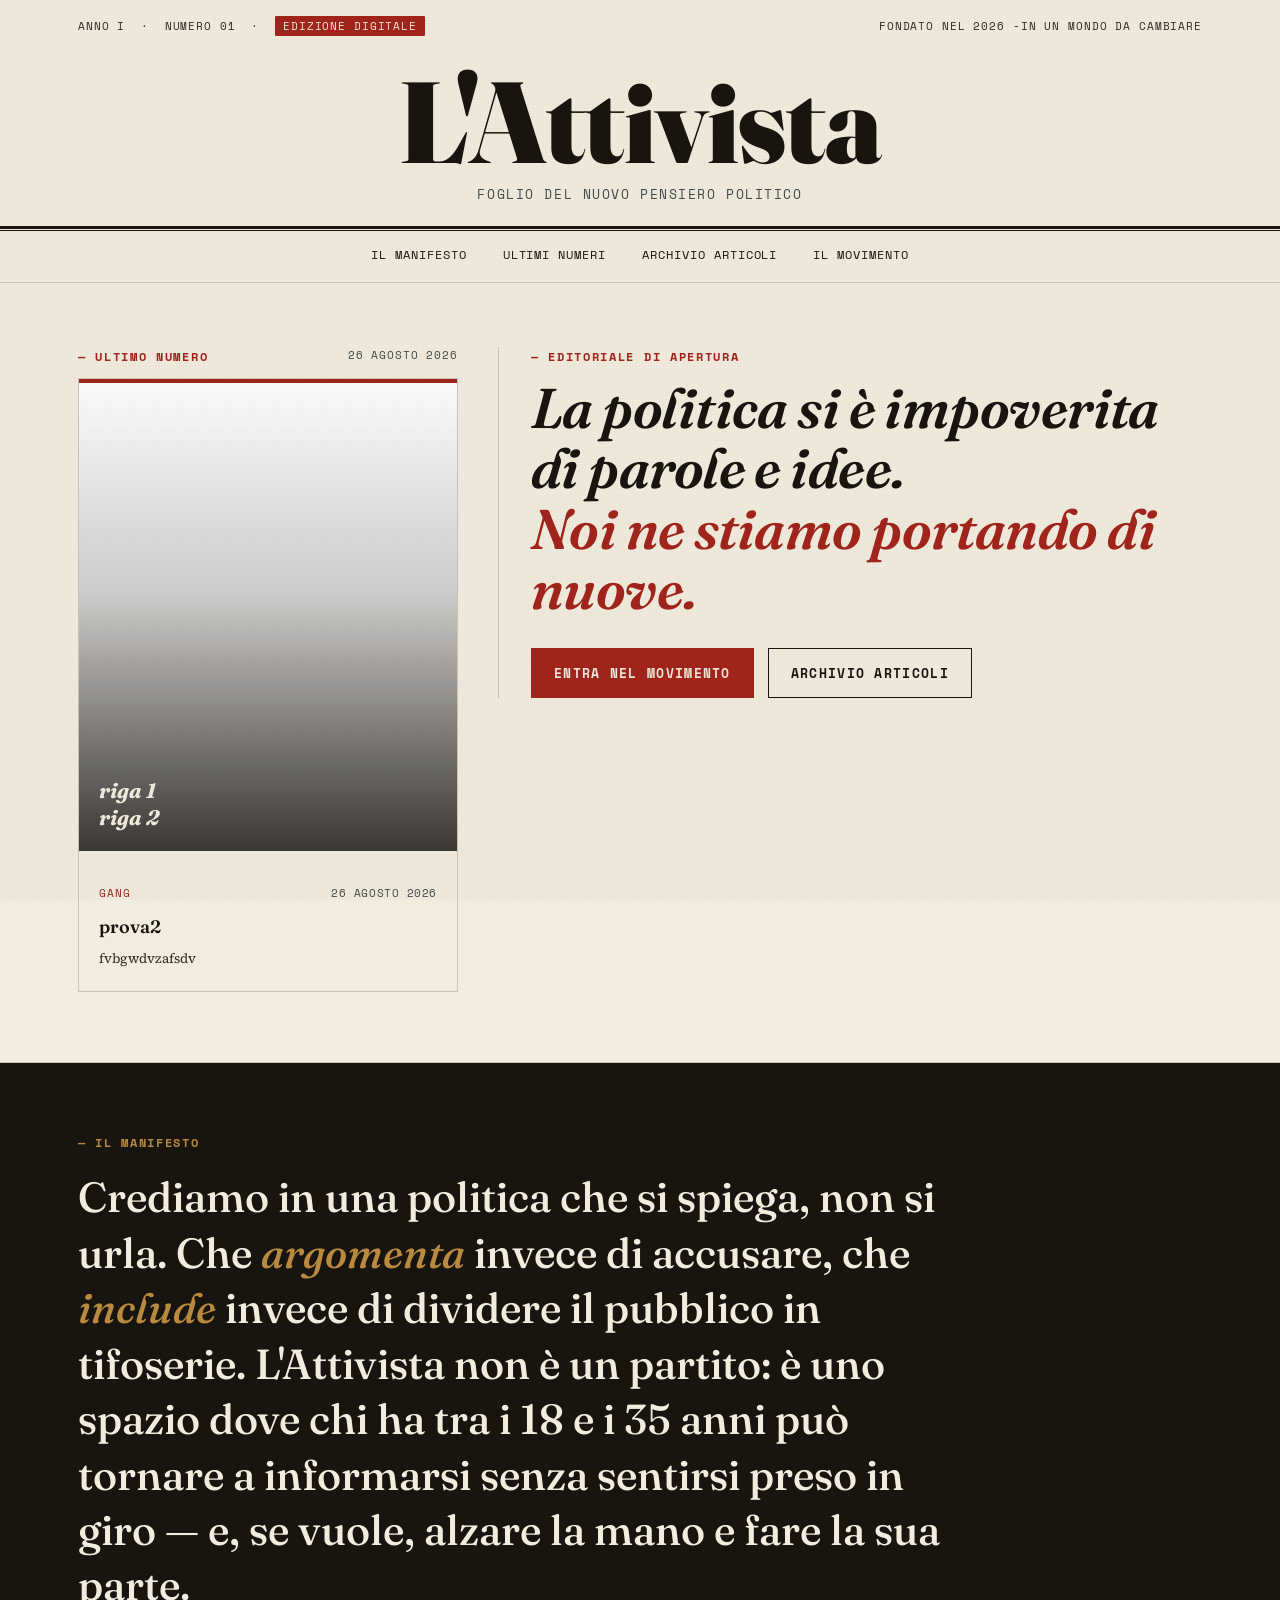
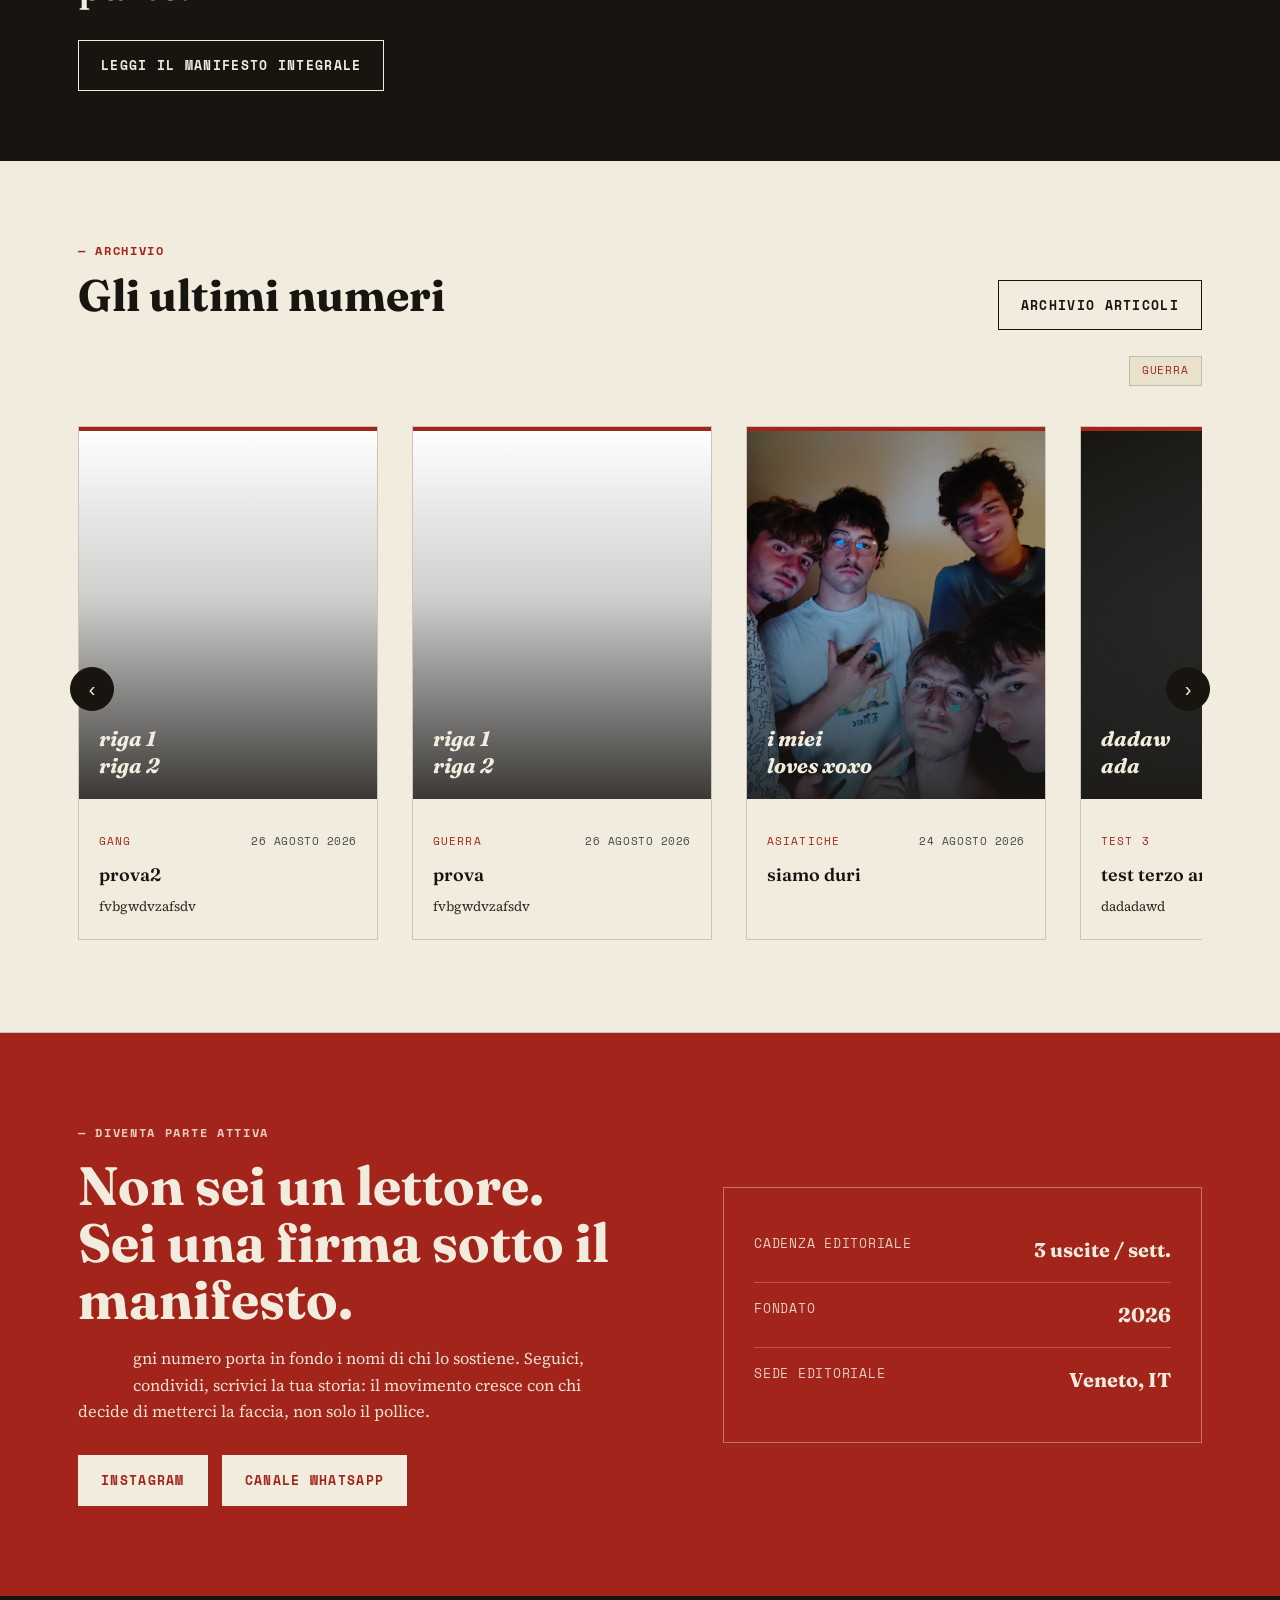
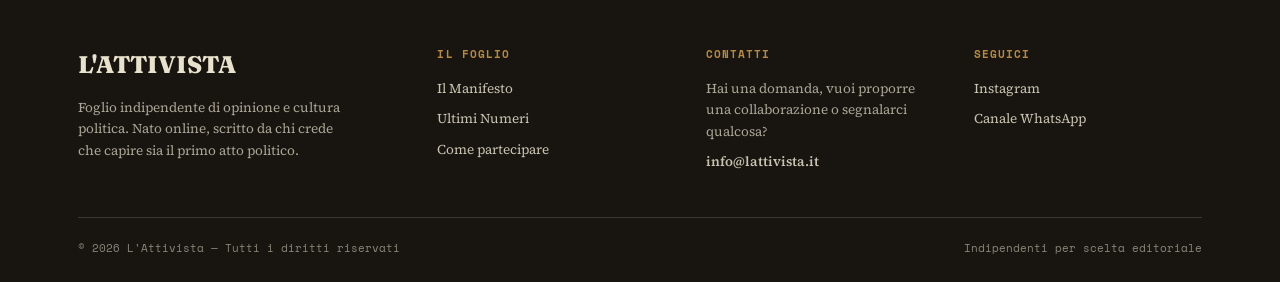
==== index.html @ 95bb6d93 "change form www. to -www" ====
<!DOCTYPE html>
<html lang="it">
<head>
<meta charset="UTF-8">
<meta name="google-site-verification" content="OajMZ2xkHw2igMfto7wDbVoqySg-8gxR4PpsZNn4zKE" />
<meta name="viewport" content="width=device-width, initial-scale=1.0">
<meta http-equiv="Cache-Control" content="no-cache, no-store, must-revalidate">
<meta http-equiv="Pragma" content="no-cache">
<meta http-equiv="Expires" content="0">
<title>L'Attivista - Foglio del nuovo pensiero</title>
<meta name="description" content="L'Attivista è il foglio indipendente di opinione e cultura politica per chi ha tra i 18 e i 35 anni. Manifesto, articoli e movimento: una politica che si spiega, non si urla.">
<link rel="canonical" href="https://lattivista.it/">

<meta property="og:type" content="website">
<meta property="og:site_name" content="L'Attivista">
<meta property="og:url" content="https://lattivista.it/">
<meta property="og:title" content="L'Attivista - Foglio del nuovo pensiero">
<meta property="og:description" content="Il foglio indipendente di opinione e cultura politica per chi ha tra i 18 e i 35 anni. Manifesto, articoli e movimento.">
<meta property="og:image" content="https://lattivista.it/assets/social-preview.png">
<meta property="og:locale" content="it_IT">

<meta name="twitter:card" content="summary_large_image">
<meta name="twitter:title" content="L'Attivista - Foglio del nuovo pensiero">
<meta name="twitter:description" content="Il foglio indipendente di opinione e cultura politica per chi ha tra i 18 e i 35 anni.">
<meta name="twitter:image" content="https://lattivista.it/assets/social-preview.png">

<link rel="stylesheet" href="css/style.css">
<link rel="icon" type="image/png" href="assets/favicon.png">
</head>
<body>

<header class="masthead">
  <div class="wrap">
    <div class="masthead-top">
      <div>Anno I &nbsp;·&nbsp; Numero 01 &nbsp;·&nbsp; <span class="tag">Edizione digitale</span></div>
      <div>Fondato nel 2026 -In un mondo da cambiare</div>
    </div>
    <div class="masthead-title-row">
      <div class="masthead-title">L'Attivista</div>
      <div class="masthead-sub">Foglio del nuovo pensiero politico</div>
    </div>
  </div>
  <div class="rule-double"></div>
  <div class="wrap">
    <nav class="mainnav">
      <a href="#manifesto">Il Manifesto</a>
      <a href="#numeri">Ultimi Numeri</a>
      <a href="archivio.html">Archivio Articoli</a>
      <a href="#movimento">Il Movimento</a>
    </nav>
  </div>
</header>

<section class="hero">
  <div class="wrap hero-grid">
    <!-- Colonna sinistra: Ultimo numero -->
      <div>
        <div class="hero-kicker-wrap">
          <span class="kicker">— Ultimo numero</span>
          <span class="hero-date" id="hero-latest-date"></span>
        </div>
        <div id="hero-latest-numero">
          <!-- La card viene inserita automaticamente da app.js -->
        </div>
      </div>

    <!-- Colonna destra: Editoriale di apertura -->
    <div class="hero-side">
      <div class="kicker">— Editoriale di apertura</div>
      <h1>La politica si è impoverita di parole e idee.<br><em>Noi ne stiamo portando di nuove.</em></h1>
      
      <div style="display: flex; gap: 14px; flex-wrap: wrap; align-items: center; margin-top: 28px;">
        <a href="#movimento" class="btn btn-red">Entra nel movimento</a>
        <a href="archivio.html" class="btn btn-outline">Archivio articoli</a>
      </div>
    </div>
  </div>
</section>

<section class="manifesto" id="manifesto">
  <div class="wrap">
    <div class="kicker">— Il Manifesto</div>
    <div class="manifesto-text">
      Crediamo in una politica che si spiega, non si urla. Che <span class="accent">argomenta</span> invece di accusare, che <span class="accent">include</span> invece di dividere il pubblico in tifoserie. L'Attivista non è un partito: è uno spazio dove chi ha tra i 18 e i 35 anni può tornare a informarsi senza sentirsi preso in giro — e, se vuole, alzare la mano e fare la sua parte.
    </div>
    <div class="manifesto-cta">
      <a href="manifesto.html" class="btn">Leggi il manifesto integrale</a>
    </div>
  </div>
</section>

<section class="numeri" id="numeri">
  <div class="wrap">
    <div class="section-head">
      <div>
        <div class="kicker">— Archivio</div>
        <div class="section-title">Gli ultimi numeri</div>
      </div>
      <a href="archivio.html" class="btn btn-outline">Archivio articoli</a>
    </div>
    <div class="numeri-carousel-top">
      <span class="numeri-tag-indicator" id="numeri-tag-indicator" style="display:none;"></span>
    </div>
    <div class="numeri-carousel-wrap">
      <div class="numeri-grid" id="numeri-grid">
        <!-- Le card degli articoli vengono generate automaticamente da app.js,
             leggendo il contenuto da content/articles.json. Non modificare
             questa parte a mano: per aggiungere un articolo, modifica il JSON. -->
      </div>
      <button class="carousel-arrow carousel-arrow-left" id="numeri-prev" aria-label="Numero precedente" style="display:none;">‹</button>
      <button class="carousel-arrow carousel-arrow-right" id="numeri-next" aria-label="Numero successivo" style="display:none;">›</button>
    </div>
  </div>
</section>

<section class="movimento" id="movimento">
  <div class="wrap movimento-grid">
    <div>
      <div class="kicker">— Diventa parte attiva</div>
      <h2>Non sei un lettore.<br>Sei una firma sotto il manifesto.</h2>
      <p class="lead">Ogni numero porta in fondo i nomi di chi lo sostiene. Seguici, condividi, scrivici la tua storia: il movimento cresce con chi decide di metterci la faccia, non solo il pollice.</p>
      <div class="movimento-actions">
        <a href="https://www.instagram.com/_lattivista/" target="_blank" rel="noopener" class="btn">Instagram</a>
        <a href="https://whatsapp.com/channel/0029VbCqBNJ7IUYTyqx9mj2U" target="_blank" rel="noopener" class="btn">Canale WhatsApp</a>
      </div>
    </div>
    <div class="numbers-box">
      <div class="numbers-row"><span class="label">Cadenza editoriale</span><span class="val">3 uscite / sett.</span></div>
      <div class="numbers-row"><span class="label">Fondato</span><span class="val">2026</span></div>
      <div class="numbers-row"><span class="label">Sede editoriale</span><span class="val">Veneto, IT</span></div>
    </div>
  </div>
</section>

<footer id="contatti">
  <div class="wrap">
    <div class="footer-grid">
      <div>
        <div class="footer-title">L'Attivista</div>
        <p>Foglio indipendente di opinione e cultura politica. Nato online, scritto da chi crede che capire sia il primo atto politico.</p>
      </div>
      <div class="footer-col">
        <h5>Il foglio</h5>
        <a href="#manifesto">Il Manifesto</a>
        <a href="#numeri">Ultimi Numeri</a>
        <a href="#movimento">Come partecipare</a>
      </div>
      <div class="footer-col">
        <h5>Contatti</h5>
        <p style="font-size: 13.5px; margin-bottom: 8px;">Hai una domanda, vuoi proporre una collaborazione o segnalarci qualcosa?</p>
        <a href="mailto:info@lattivista.it" style="font-weight: 600;">info@lattivista.it</a>
      </div>
      <div class="footer-col">
        <h5>Seguici</h5>
        <a href="https://www.instagram.com/_lattivista/" target="_blank" rel="noopener">Instagram</a>
        <a href="https://whatsapp.com/channel/0029VbCqBNJ7IUYTyqx9mj2U" target="_blank" rel="noopener">Canale WhatsApp</a>
      </div>
    </div>
    <div class="footer-bottom">
      <span>© 2026 L'Attivista — Tutti i diritti riservati</span>
      <span>Indipendenti per scelta editoriale</span>
    </div>
  </div>
</footer>

<button id="back-to-top" aria-label="Torna in cima alla pagina" title="Torna in cima">↑</button>

<script src="app.js" defer></script>
<script src="cache-buster.js"></script>
</body>
</html>
---- css/style.css ----
@import url('https://fonts.googleapis.com/css2?family=Fraunces:opsz,wght@9..144,300;9..144,500;9..144,600;9..144,700;9..144,900&family=Source+Serif+4:ital,wght@0,400;0,500;0,600;1,400&family=Space+Mono:wght@400;700&display=swap');

:root{
  --paper: #F1ECDD;
  --paper-2: #E8E1CC;
  --ink: #181511;
  --ink-soft: #2E2A24;
  --red: #A3241B;
  --red-dark: #7C1A14;
  --ochre: #B8893E;
  --slate: #3F4A4D;
  --rule: rgba(24,21,17,0.18);
  --max: 1180px;
}

*{margin:0;padding:0;box-sizing:border-box;}

html{scroll-behavior:smooth;}

body{
  background:var(--paper);
  color:var(--ink);
  font-family:'Source Serif 4', serif;
  font-size:17px;
  line-height:1.6;
  -webkit-font-smoothing:antialiased;
}

a{color:inherit;}

.wrap{max-width:var(--max); margin:0 auto; padding:0 28px;}

/* ===== texture ===== */
body::before{
  content:"";
  position:fixed; inset:0;
  pointer-events:none;
  opacity:0.035;
  z-index:999;
  background-image:
    repeating-linear-gradient(0deg, #000 0, transparent 1px, transparent 2px, #000 3px),
    repeating-linear-gradient(90deg, #000 0, transparent 1px, transparent 2px, #000 3px);
  background-size: 3px 3px;
  mix-blend-mode:multiply;
}

/* ===== eyebrow / kicker style ===== */
.kicker{
  font-family:'Space Mono', monospace;
  text-transform:uppercase;
  letter-spacing:0.14em;
  font-size:12px;
  font-weight:700;
  color:var(--red);
}

.rule{height:1px; background:var(--rule); width:100%;}
.rule-thick{height:3px; background:var(--ink); width:100%;}
.rule-double{border-top:3px solid var(--ink); border-bottom:1px solid var(--ink); height:5px;}

/* ===== MASTHEAD ===== */
header.masthead{
  padding:18px 0 0;
  border-bottom:1px solid var(--rule);
}
.masthead-top{
  display:flex; justify-content:space-between; align-items:center;
  font-family:'Space Mono', monospace;
  font-size:11px;
  letter-spacing:0.08em;
  text-transform:uppercase;
  color:var(--ink-soft);
  padding-bottom:14px;
}
.masthead-top span.tag{
  background:var(--red); color:var(--paper); padding:2px 8px; border-radius:1px;
}

.masthead-title-row{
  text-align:center;
  padding:18px 0 22px;
  position:relative;
}
.masthead-title{
  font-family:'Fraunces', serif;
  font-weight:900;
  font-size:clamp(54px, 9vw, 118px);
  letter-spacing:-0.01em;
  line-height:0.92;
}
.masthead-sub{
  font-family:'Space Mono', monospace;
  font-size:13px;
  letter-spacing:0.12em;
  text-transform:uppercase;
  color:var(--slate);
  margin-top:10px;
}

nav.mainnav{
  display:flex; justify-content:center; gap:36px;
  padding:14px 0;
  font-family:'Space Mono', monospace;
  font-size:12px;
  letter-spacing:0.08em;
  text-transform:uppercase;
  flex-wrap:wrap;
}
nav.mainnav a{
  text-decoration:none;
  position:relative;
  padding-bottom:3px;
  color:var(--ink);
}
nav.mainnav a:hover{color:var(--red);}

/* ===== HERO / MANIFESTO ===== */
.hero{
  padding:64px 0 70px;
  border-bottom:1px solid var(--rule);
}
.hero-grid {
  display: grid;
  grid-template-columns: 380px 1fr; /* Invertite le proporzioni delle colonne */
  gap: 40px;
  align-items: start;
}

/* Allinea perfettamente i kicker delle due colonne */
.hero .kicker {
  margin-top: 0;
  margin-bottom: 12px;
}

.hero h1{
  font-family:'Fraunces', serif;
  font-weight:600;
  font-style:italic;
  font-size:clamp(32px, 4.6vw, 56px);
  line-height:1.08;
  letter-spacing:-0.01em;
  margin-top: 0;
}
.hero h1 em{
  font-style:italic;
  color:var(--red);
}
.hero-side{
  border-left:1px solid var(--rule); /* Mantiene il bordo divisorio al centro */
  padding-left:32px;
  padding-top: 0;
}
.hero-side p{
  font-size:15.5px;
  color:var(--ink-soft);
  margin-bottom:22px;
}
.btn{
  display:inline-flex;
  align-items:center;
  gap:10px;
  font-family:'Space Mono', monospace;
  font-size:13px;
  text-transform:uppercase;
  letter-spacing:0.1em;
  font-weight:700;
  background:var(--ink);
  color:var(--paper);
  padding:14px 22px;
  text-decoration:none;
  border:1px solid var(--ink);
  transition:all .18s ease;
}

.hero-kicker-wrap {
  display: flex;
  justify-content: space-between;
  align-items: center;
  margin-bottom: 12px;
}

.hero-kicker-wrap .kicker {
  margin-bottom: 0;
}

.hero-date {
  font-family: 'Space Mono', monospace;
  font-size: 11px;
  color: var(--slate);
  text-transform: uppercase;
  letter-spacing: 0.08em;
}

.btn:hover{background:transparent; color:var(--ink);}
.btn-red{background:var(--red); border-color:var(--red); color:var(--paper);}
.btn-red:hover{background:transparent; color:var(--red);}
.btn-outline{background:transparent; color:var(--ink);}
.btn-outline:hover{background:var(--ink); color:var(--paper);}

/* ===== STAMP signature element ===== */
.stamp{
  width:128px; height:128px;
  border:2.5px solid var(--red);
  border-radius:50%;
  display:flex; align-items:center; justify-content:center;
  transform:rotate(-9deg);
  position:relative;
  flex-shrink:0;
  opacity:0.92;
}
.stamp::before{
  content:"";
  position:absolute; inset:7px;
  border:1px solid var(--red);
  border-radius:50%;
}
.stamp-text{
  font-family:'Space Mono', monospace;
  font-size:9.5px;
  letter-spacing:0.12em;
  text-transform:uppercase;
  color:var(--red);
  text-align:center;
  font-weight:700;
  line-height:1.5;
}

/* ===== MANIFESTO STRIP (dark) ===== */
.manifesto{
  background:var(--ink);
  color:var(--paper);
  padding:70px 0;
}
.manifesto .kicker{color:var(--ochre);}
.manifesto-text{
  font-family:'Fraunces', serif;
  font-weight:500;
  font-size:clamp(26px, 3.4vw, 42px);
  line-height:1.32;
  max-width:880px;
  margin-top:18px;
}
.manifesto-text .accent{color:var(--ochre); font-style:italic;}

.section-head{
  display:flex; justify-content:space-between; align-items:flex-end;
  margin-bottom:40px;
  flex-wrap:wrap; gap:16px;
}
.section-title{
  font-family:'Fraunces', serif;
  font-weight:700;
  font-size:clamp(30px,4vw,44px);
}
/* ===== CONTATTI ===== */
.contatti{padding:80px 0; border-bottom:1px solid var(--rule);}
.contatti-box{
  border:1px solid var(--rule);
  background:var(--paper-2);
  padding:44px 40px;
  display:flex; justify-content:space-between; align-items:center; gap:30px;
  flex-wrap:wrap;
}
.contatti-box p{font-size:15.5px; color:var(--ink-soft); max-width:520px;}
.contatti-email{
  font-family:'Fraunces', serif;
  font-weight:600;
  font-style:italic;
  font-size:26px;
  color:var(--red);
  text-decoration:none;
}
.contatti-email:hover{text-decoration:underline;}

/* ===== ULTIMI NUMERI / posts preview ===== */
.numeri {
  padding: 80px 0;
  border-bottom: 1px solid var(--rule);
}

.numeri-grid {
  display: grid;
  grid-template-columns: repeat(3, minmax(0, 1fr));
  gap: 34px;
  margin-top: 40px;
}

.numero-card {
  border: 1px solid var(--rule);
  background: var(--paper);
  display: flex;
  flex-direction: column;
  width: 100%;
  min-width: 0;
  overflow: hidden;
  text-decoration: none;
  color: inherit;
  /* Animazione di hover */
  transition: transform 0.2s ease, box-shadow 0.2s ease;
}

.numero-card-meta {
  display: flex;
  justify-content: space-between;
  align-items: center;
  margin-top: 16px;
  margin-bottom: 8px;
}

.numero-card-tag {
  font-family: 'Space Mono', monospace;
  font-size: 11px;
  color: var(--red);
  text-transform: uppercase;
  letter-spacing: 0.08em;
  font-weight: 700;
}

.numero-card-date {
  font-family: 'Space Mono', monospace;
  font-size: 11px;
  color: var(--slate);
  text-transform: uppercase;
  letter-spacing: 0.05em;
}

/* Animazione al passaggio del mouse */
.numero-card:not(.is-empty):hover {
  transform: translateY(-4px);
}

.numero-img {
  width: 100%;
  aspect-ratio: 4 / 5;
  position: relative;
  background: linear-gradient(155deg, var(--ink) 0%, var(--slate) 100%);
  overflow: hidden;
  /* Mantiene il testo allineato in basso */
  display: flex;
  align-items: flex-end;
  padding: 20px;
}

.numero-img img {
  position: absolute;
  inset: 0;
  width: 100%;
  height: 100%;
  object-fit: cover;
  display: block;
  z-index: 1;
}

/* Zona scura sfumata in basso per rendere il testo bianco perfettamente leggibile */
.numero-img::before {
  content: "";
  position: absolute;
  inset: 0;
  background: linear-gradient(to top, rgba(24, 21, 17, 0.85) 0%, rgba(24, 21, 17, 0.2) 55%, transparent 100%);
  z-index: 2;
  pointer-events: none;
}

/* Linea rossa d'accento in alto */
.numero-img::after {
  content: "";
  position: absolute;
  top: 0;
  left: 0;
  right: 0;
  height: 4px;
  background: var(--red);
  z-index: 3;
}

/* Titolo riga 1 / Titolo riga 2 in overlay */
.numero-img span {
  font-family: 'Fraunces', serif;
  font-weight: 700;
  font-style: italic;
  color: var(--paper);
  font-size: 21px;
  line-height: 1.3;
  position: relative;
  z-index: 3;
}

.numero-body {
  padding: 18px 20px 22px;
}

.numero-tag {
  font-family: 'Space Mono', monospace;
  font-size: 11px;
  color: var(--red);
  text-transform: uppercase;
  letter-spacing: .1em;
}

.numero-body h4 {
  font-family: 'Fraunces', serif;
  font-size: 18px;
  margin: 10px 0 6px;
  font-weight: 600;
}

.numero-body p {
  font-size: 13.5px;
  color: var(--ink-soft);
}

/* Gestione card vuote "In arrivo" */
.numero-card.is-empty {
  border-style: dashed;
  opacity: 0.5;
}

.numero-card.is-empty .numero-img {
  background: var(--paper-2);
}

/* Disattiva l'overlay scuro sulle card vuote */
.numero-card.is-empty .numero-img::before {
  display: none;
}

.numero-card.is-empty .numero-img span {
  color: var(--slate);
}


/* ===== MOVIMENTO / join cta ===== */
.movimento{
  background:var(--red);
  color:var(--paper);
  padding:90px 0;
  position:relative;
  overflow:hidden;
}
.movimento-grid{
  display:grid; grid-template-columns:1.1fr 0.9fr; gap:60px; align-items:center;
}
.movimento .kicker{color:var(--paper); opacity:0.85;}
.movimento h2{
  font-family:'Fraunces', serif;
  font-weight:700;
  font-size:clamp(34px,4.6vw,54px);
  line-height:1.06;
  margin-top:14px;
}
.movimento p.lead{margin-top:18px; font-size:16.5px; max-width:520px; opacity:0.95;}
.movimento-actions{display:flex; gap:14px; margin-top:30px; flex-wrap:wrap;}
.movimento .btn{background:var(--paper); color:var(--red); border-color:var(--paper);}
.movimento .btn:hover{background:transparent; color:var(--paper);}
.movimento .btn-ghost{background:transparent; color:var(--paper); border-color:var(--paper);}
.movimento .btn-ghost:hover{background:var(--paper); color:var(--red);}

.numbers-box{
  border:1px solid rgba(241,236,221,0.4);
  padding:30px;
}
.numbers-row{display:flex; justify-content:space-between; padding:16px 0; border-bottom:1px solid rgba(241,236,221,0.25);}
.numbers-row:last-child{border-bottom:none;}
.numbers-row .label{font-family:'Space Mono',monospace; font-size:12.5px; text-transform:uppercase; letter-spacing:.06em; opacity:0.85;}
.numbers-row .val{font-family:'Fraunces', serif; font-weight:700; font-size:20px;}

.manifesto-cta{margin-top:26px;}
.manifesto-cta .btn{background:transparent; border:1px solid var(--paper); color:var(--paper);}
.manifesto-cta .btn:hover{background:var(--paper); color:var(--ink);}

/* ===== FOOTER ===== */
footer{
  background:var(--ink); color:var(--paper-2);
  padding:50px 0 24px;
}
.footer-grid{
  display:grid; grid-template-columns:1.4fr 1fr 1fr 1fr; gap:40px;
  padding-bottom:36px; border-bottom:1px solid rgba(241,236,221,0.15);
}
.footer-title{font-family:'Fraunces', serif; font-weight:800; font-size:24px; text-transform:uppercase;}
.footer-grid p{font-size:13.5px; color:var(--paper-2); opacity:0.7; margin-top:12px; max-width:280px;}
.footer-col h5{font-family:'Space Mono',monospace; font-size:11px; text-transform:uppercase; letter-spacing:.1em; color:var(--ochre); margin-bottom:14px;}
.footer-col a{display:block; font-size:13.5px; opacity:0.85; text-decoration:none; margin-bottom:9px;}
.footer-col a:hover{opacity:1; color:var(--ochre);}
.footer-bottom{
  display:flex; justify-content:space-between; padding-top:22px;
  font-family:'Space Mono',monospace; font-size:11px; opacity:0.55; flex-wrap:wrap; gap:10px;
}

/* ===== responsive ===== */
@media (max-width:880px){
  .hero-grid{grid-template-columns:1fr; gap:30px;}
  .hero-side{border-left:none; border-top:1px solid var(--rule); padding-left:0; padding-top:24px;}
  .numeri-grid{grid-template-columns:1fr;}
  .contatti-box{flex-direction:column; align-items:flex-start; text-align:left;}
  .movimento-grid{grid-template-columns:1fr;}
  .footer-grid{grid-template-columns:1fr 1fr; gap:30px;}
  nav.mainnav{gap:18px;}
  .masthead-top{flex-direction:column; gap:6px; align-items:flex-start;}
}
@media (max-width:520px){
  .footer-grid{grid-template-columns:1fr;}
}

/* reduced motion */
@media (prefers-reduced-motion: reduce){
  html{scroll-behavior:auto;}
  *{transition:none !important;}
}

/* ============================================================
   CAROSELLO "GLI ULTIMI NUMERI"
   Gestito da app.js: se gli articoli sono 3 o meno resta una
   griglia fissa (con eventuali card vuote segnaposto); se sono
   più di 3, .numeri-grid riceve la classe .is-carousel e diventa
   uno scroll orizzontale.
   ============================================================ */
.numeri-grid.is-carousel{
  display:flex;
  overflow-x:auto;
  scroll-snap-type:x mandatory;
  -webkit-overflow-scrolling:touch;
  padding-bottom:12px;
}
.numeri-grid.is-carousel .numero-card{
  flex:0 0 auto;
  width:300px;
  scroll-snap-align:start;
}
.numeri-grid.is-carousel::-webkit-scrollbar{height:6px;}
.numeri-grid.is-carousel::-webkit-scrollbar-thumb{background:var(--ink); opacity:0.3;}

.numero-card.is-empty{
  border-style:dashed;
  opacity:0.4;
}
.numero-card.is-empty .numero-img{background:var(--paper-2); background-image:none;}
.numero-card.is-empty .numero-img span{color:var(--slate);}

/* ============================================================
   CONTROLLI DEL CAROSELLO "GLI ULTIMI NUMERI"
   Frecce di scorrimento + indicatore della categoria della card
   attualmente centrata. Mostrati via JS solo quando la griglia
   è in modalità carosello (più di MIN_SLOTS articoli).
   ============================================================ */
.numeri-carousel-top{
  display:flex;
  justify-content:flex-end;
  min-height:14px;
  margin-top:-14px;
}
.numeri-tag-indicator{
  font-family:'Space Mono', monospace;
  font-size:11px;
  text-transform:uppercase;
  letter-spacing:.08em;
  color:var(--red);
  background:var(--paper-2);
  border:1px solid var(--rule);
  padding:5px 12px;
}
.numeri-carousel-wrap{position:relative;}
.carousel-arrow{
  position:absolute;
  top:50%;
  transform:translateY(-50%);
  width:44px;
  height:44px;
  border-radius:50%;
  background:var(--ink);
  color:var(--paper);
  border:1px solid var(--ink);
  align-items:center;
  justify-content:center;
  cursor:pointer;
  font-size:20px;
  line-height:1;
  z-index:10;
  transition:background .18s ease, color .18s ease;
}
.carousel-arrow:hover{background:var(--red); border-color:var(--red);}
.carousel-arrow-left{left:-8px;}
.carousel-arrow-right{right:-8px;}
@media (max-width:880px){
  .carousel-arrow{display:none !important;}
  .numeri-tag-indicator{display:none !important;}
}

/* .numero-card{text-decoration:none; color:inherit; display:block; transition:transform .15s ease, box-shadow .15s ease;} */
.numero-card:not(.is-empty):hover{transform:translateY(-3px);}

.numeri-error{font-size:14.5px; color:var(--slate); font-style:italic;}

/* ============================================================
   PULSANTE "TORNA IN CIMA"
   Nascosto finché non si scorre la pagina, poi appare in basso
   a destra.
   ============================================================ */
#back-to-top{
  position:fixed;
  right:26px;
  bottom:26px;
  width:52px;
  height:52px;
  border-radius:50%;
  background:var(--ink);
  color:var(--paper);
  border:1px solid var(--ink);
  font-size:20px;
  line-height:1;
  cursor:pointer;
  display:flex;
  align-items:center;
  justify-content:center;
  opacity:0;
  visibility:hidden;
  transform:translateY(10px);
  transition:opacity .2s ease, transform .2s ease, visibility .2s ease, background .18s ease, color .18s ease;
  z-index:500;
}
#back-to-top.visible{
  opacity:1;
  visibility:visible;
  transform:translateY(0);
}
#back-to-top:hover{background:var(--red); border-color:var(--red);}

/* ============================================================
   SOTTOPAGINE (articolo.html, manifesto.html)
   Layout più stretto, pensato per la lettura lunga.
   ============================================================ */
.subpage-wrap{max-width:760px; margin:0 auto; padding:0 28px;}

header.masthead-sub{padding:18px 0; border-bottom:1px solid var(--rule);}
.masthead-row{display:flex; justify-content:space-between; align-items:center;}
.back-link{font-family:'Space Mono', monospace; font-size:12px; text-transform:uppercase; letter-spacing:.08em; text-decoration:none; color:var(--ink);}
.back-link:hover{color:var(--red);}
.logo-mini{font-family:'Fraunces', serif; font-weight:900; font-size:22px; text-decoration:none; color:var(--ink);}

.title-block{padding:64px 0 40px; text-align:center; position:relative; overflow:hidden; isolation:isolate;}
.title-block h1{font-family:'Fraunces', serif; font-weight:900; font-size:clamp(34px,6vw,58px); line-height:1.08; margin-top:14px;}
.title-block .dek{font-family:'Fraunces', serif; font-style:italic; font-size:19px; color:var(--slate); margin-top:16px; max-width:560px; margin-left:auto; margin-right:auto;}
.articolo-data{font-family:'Space Mono', monospace; font-size:11.5px; letter-spacing:.08em; text-transform:uppercase; color:var(--slate); margin-top:16px;}

/* ===== Copertina nitida dell'articolo =====
   Foto "montata" su una cornice color carta con taglio rosso
   laterale, invece della barra piatta sopra l'immagine: regge
   meglio con foto di contenuto e colori vari. Impostata via JS
   (app.js) con l'immagine assets/articles previews/<id>.webp;
   se manca, la sezione va nascosta dallo script. */
.copertina{margin:0 0 34px;}
.copertina-frame{
  background:var(--paper-2);
  border:1px solid var(--rule);
  border-left:4px solid var(--red);
  padding:16px 20px 24px;
}
.copertina-img{
  width:100%;
  aspect-ratio:16/10;
  position:relative;
  overflow:hidden;
  background:linear-gradient(155deg, var(--ink) 0%, var(--slate) 100%);
}
.copertina-img img{
  position:absolute; inset:0;
  width:100%; height:100%;
  object-fit:cover;
  display:block;
}
.copertina-caption{
  font-family:'Space Mono', monospace;
  font-size:11px;
  letter-spacing:.04em;
  color:var(--slate);
  margin-top:14px;
}

/* ===== Barra di avanzamento lettura =====
   Sottile linea in cima alla pagina che si riempie con lo scroll.
   Aggiornata via JS in articolo.html. */
#read-progress{
  position:fixed;
  top:0; left:0;
  height:3px;
  width:0%;
  background:var(--red);
  z-index:1000;
  transition:width .1s linear;
}
@media (prefers-reduced-motion: reduce){
  #read-progress{transition:none;}
}

/* ===== Paragrafi numerati (manifesto e articoli lunghi) ===== */
.paragrafo-numerato{
  display:flex;
  gap:20px;
  align-items:flex-start;
  margin-bottom:18px;
}
.numero-romano{
  font-family:'Fraunces', serif;
  font-style:italic;
  font-weight:700;
  color:var(--red);
  font-size:20px;
  flex-shrink:0;
  width:28px;
}
.paragrafo-numerato p{margin-bottom:0;}

/* ===== Capolettera ===== */
p.lead::first-letter{
  font-family:'Fraunces', serif;
  font-weight:800;
  font-size:58px;
  float:left;
  line-height:0.8;
  padding:6px 10px 0 0;
  color:var(--red);
}

/* ===== Articoli correlati (fondo pagina articolo) ===== */
.correlati-title{
  font-family:'Space Mono', monospace;
  font-size:12px;
  text-transform:uppercase;
  letter-spacing:.1em;
  color:var(--slate);
  margin:50px 0 18px;
  border-top:1px solid var(--rule);
  padding-top:30px;
}
.correlati-grid{
  display:grid;
  grid-template-columns:repeat(auto-fill, minmax(150px, 1fr));
  gap:18px;
  margin-bottom:60px;
}
.correlato-card{
  border:1px solid var(--rule);
  text-decoration:none;
  color:inherit;
  display:block;
  transition:transform .15s ease;
}
.correlato-card:hover{transform:translateY(-3px);}
.correlato-img{
  aspect-ratio:4/5;
  position:relative;
  overflow:hidden;
  background:linear-gradient(155deg, var(--ink) 0%, var(--slate) 100%);
}
.correlato-img img{position:absolute; inset:0; width:100%; height:100%; object-fit:cover;}
.correlato-img::before{content:""; position:absolute; top:0; left:0; right:0; height:3px; background:var(--red); z-index:2;}
.correlato-body{padding:12px 14px;}
.correlato-tag{font-family:'Space Mono', monospace; font-size:10px; color:var(--red); text-transform:uppercase; letter-spacing:.08em;}
.correlato-body h5{font-family:'Fraunces', serif; font-size:14.5px; font-weight:600; margin-top:6px; line-height:1.3;}


article.subpage-wrap{padding-bottom:90px;}

/* ============================================================
   LAYOUT A DUE COLONNE DELLA PAGINA ARTICOLO
   Colonna larga per il testo, colonna stretta a destra con
   rimandi al Manifesto e ai social — così la pagina non resta
   vuota accanto a un testo corto.
   ============================================================ */
.articolo-wide{max-width:1000px; margin:0 auto; padding:0 28px;}
.articolo-wide .title-block{padding:64px 0 0;}
.articolo-wide .title-block h1{max-width:740px; margin-left:auto; margin-right:auto;}
.articolo-wide .title-block .dek{max-width:560px;}
.articolo-wide .rule-double{margin-top:28px;}

.articolo-grid{
  display:grid;
  grid-template-columns:1fr 260px;
  gap:56px;
  align-items:start;
  margin-top:6px;
}
#articolo-body{padding-bottom:0;}
#articolo-body p{margin-bottom:18px; color:var(--ink-soft); font-size:17px; line-height:1.7;}

.articolo-sidebar{
  border-left:1px solid var(--rule);
  padding-left:32px;
  position:sticky;
  top:24px;
}
.sidebar-block{margin-bottom:36px;}
.sidebar-block:last-child{margin-bottom:0;}
.sidebar-block .kicker{display:block; margin-bottom:14px;}
.sidebar-block a{
  display:block;
  font-family:'Space Mono', monospace;
  font-size:12.5px;
  text-transform:uppercase;
  letter-spacing:.06em;
  color:var(--ink);
  text-decoration:none;
  padding-bottom:9px;
  margin-bottom:9px;
  border-bottom:1px solid var(--rule);
}
.sidebar-block a:last-child{margin-bottom:0; border-bottom:none; padding-bottom:0;}
.sidebar-block a:hover{color:var(--red);}

/* ===== Firma dell'autore in fondo all'articolo ===== */
.firma{
  font-family:'Fraunces', serif;
  font-style:italic;
  font-weight:600;
  color:var(--ink-soft);
  margin-top:36px;
}

@media (max-width:880px){
  .articolo-grid{grid-template-columns:1fr;}
  .articolo-sidebar{
    border-left:none;
    border-top:1px solid var(--rule);
    padding-left:0;
    padding-top:26px;
    margin-top:10px;
    position:static;
  }
}
article.subpage-wrap p{margin-bottom:18px; color:var(--ink-soft); font-size:17px; line-height:1.7;}

.subpage-footer{background:var(--ink); color:var(--paper-2); padding:40px 0; text-align:center;}
.subpage-footer a{color:var(--ochre); text-decoration:none;}
.subpage-footer p{font-family:'Space Mono',monospace; font-size:11.5px; opacity:0.75;}

@media (max-width:560px){
  .numeri-grid.is-carousel .numero-card{width:240px;}
}

/* ============================================================
   PAGINA "ARCHIVIO" (archivio.html)
   ============================================================ */
.archivio-hero{
  padding:70px 0 10px;
}
.archivio-title{
  font-family:'Fraunces', serif;
  font-weight:800;
  font-size:clamp(38px,6vw,64px);
  line-height:1.05;
  margin-top:14px;
}
.archivio-dek{
  font-family:'Fraunces', serif;
  font-style:italic;
  font-size:17.5px;
  color:var(--slate);
  margin-top:16px;
  max-width:560px;
}

.archivio-controls-section{padding:26px 0 10px;}
.archivio-controls{
  display:flex;
  gap:16px;
  flex-wrap:wrap;
  border-bottom:1px solid var(--rule);
  padding-bottom:36px;
}
.archivio-search-wrap{flex:1 1 320px;}
.archivio-search{
  width:100%;
  font-family:'Source Serif 4', serif;
  font-size:16px;
  color:var(--ink);
  background:var(--paper);
  border:1px solid var(--ink);
  padding:14px 18px;
  outline:none;
  transition:border-color .15s ease, box-shadow .15s ease;
}
.archivio-search::placeholder{color:var(--slate); opacity:0.75;}
.archivio-search:focus{border-color:var(--red); box-shadow:0 0 0 2px rgba(163,36,27,0.12);}

.archivio-select-wrap{flex:0 0 240px;}
.archivio-select{
  width:100%;
  height:100%;
  font-family:'Space Mono', monospace;
  font-size:12.5px;
  text-transform:uppercase;
  letter-spacing:.05em;
  color:var(--ink);
  background:var(--paper);
  border:1px solid var(--ink);
  padding:14px 38px 14px 16px;
  cursor:pointer;
  outline:none;
  appearance:none;
  -webkit-appearance:none;
  background-image:url("data:image/svg+xml;utf8,<svg xmlns='http://www.w3.org/2000/svg' viewBox='0 0 24 24'><path fill='%23181511' d='M7 10l5 5 5-5z'/></svg>");
  background-repeat:no-repeat;
  background-position:right 12px center;
  background-size:16px;
  transition:border-color .15s ease;
}
.archivio-select:focus{border-color:var(--red);}

.archivio-list{padding:50px 0 90px;}
.archivio-grid{grid-template-columns:repeat(3, minmax(0,1fr));}

/* Comparsa / scomparsa delle card durante la ricerca */
.archivio-grid .numero-card{
  transition:opacity .32s ease-out, transform .32s ease-out;
  opacity:1;
  transform:translateY(0);
}
.archivio-grid .numero-card.card-enter{
  opacity:0;
  transform:translateY(18px);
}
.archivio-grid .numero-card.card-leaving{
  opacity:0;
  transform:translateY(18px);
  pointer-events:none;
}

.archivio-sentinel{
  grid-column:1 / -1;
  height:1px;
}

.archivio-empty-msg{
  grid-column:1 / -1;
  font-family:'Fraunces', serif;
  font-style:italic;
  color:var(--slate);
  font-size:17px;
  padding:20px 0 40px;
}

@media (max-width:880px){
  .archivio-grid{grid-template-columns:1fr;}
  .archivio-controls{flex-direction:column;}
  .archivio-select-wrap{flex:1 1 auto;}
}

/* chi preferisce meno movimento non vede le transizioni delle card */
@media (prefers-reduced-motion: reduce){
  .archivio-grid .numero-card{transition:none;}
}
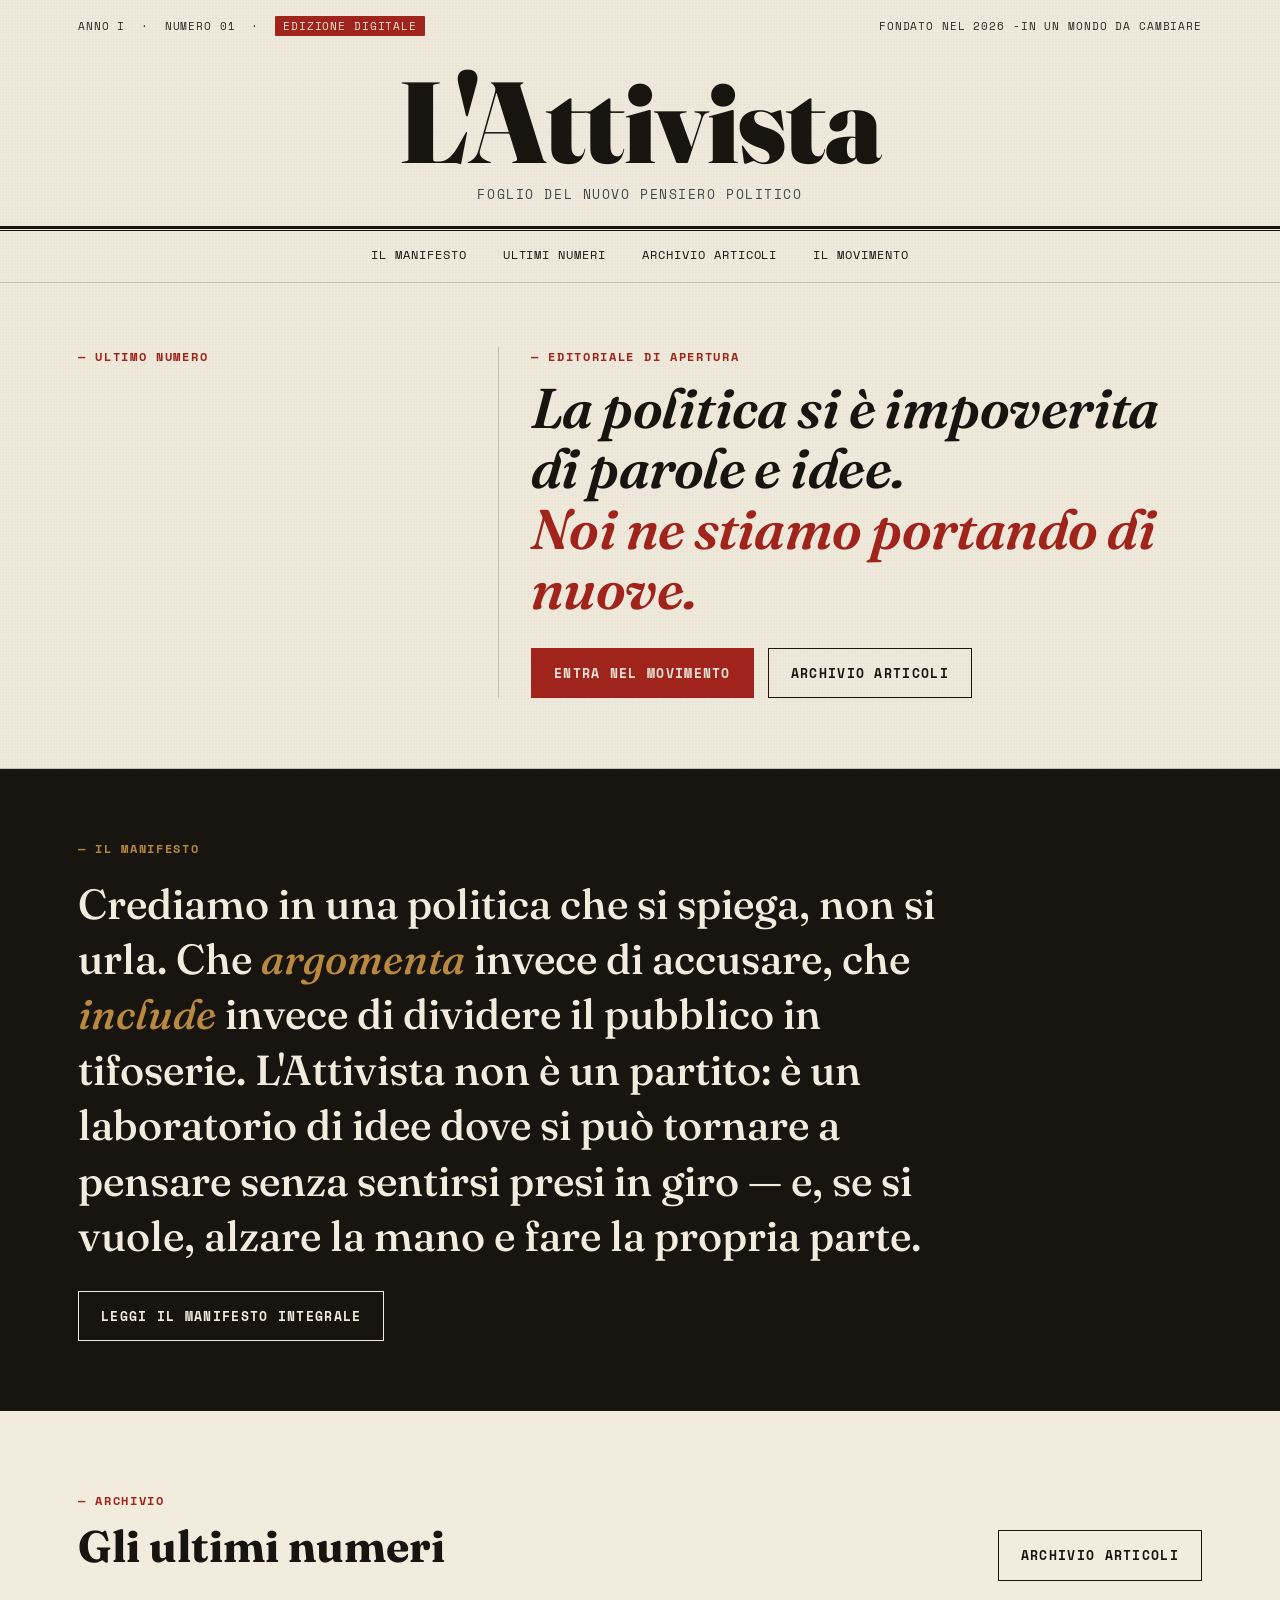
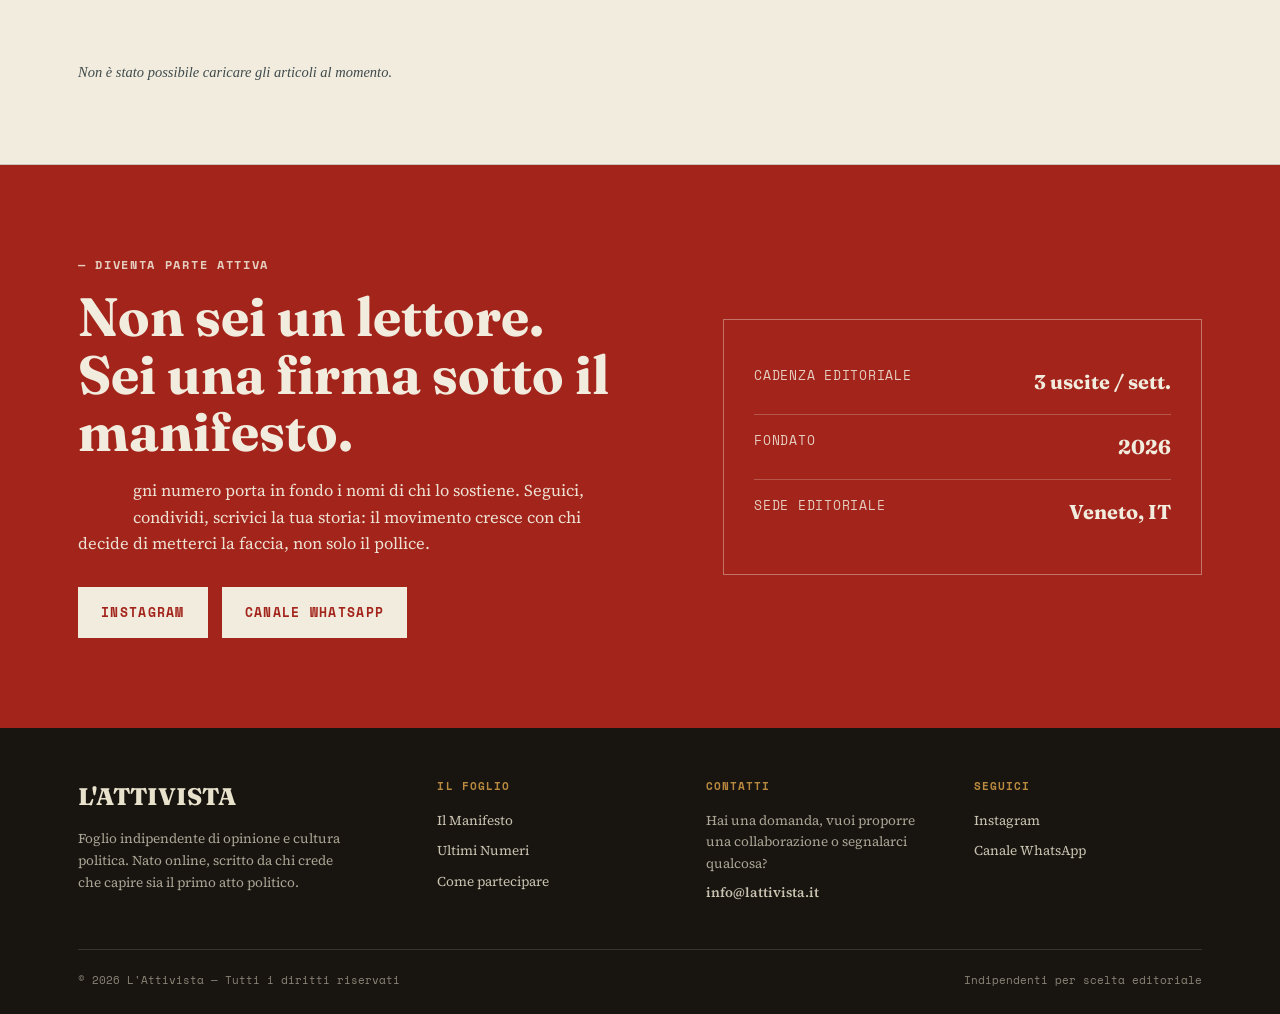
==== commit 55d4c5b8: "index update #1" ====
--- a/index.html
+++ b/index.html
@@ -81,7 +81,7 @@
   <div class="wrap">
     <div class="kicker">— Il Manifesto</div>
     <div class="manifesto-text">
-      Crediamo in una politica che si spiega, non si urla. Che <span class="accent">argomenta</span> invece di accusare, che <span class="accent">include</span> invece di dividere il pubblico in tifoserie. L'Attivista non è un partito: è uno spazio dove chi ha tra i 18 e i 35 anni può tornare a informarsi senza sentirsi preso in giro — e, se vuole, alzare la mano e fare la sua parte.
+      Crediamo in una politica che si spiega, non si urla. Che <span class="accent">argomenta</span> invece di accusare, che <span class="accent">include</span> invece di dividere il pubblico in tifoserie. L'Attivista non è un partito: è un laboratorio di idee dove si può tornare a pensare senza sentirsi presi in giro — e, se si vuole, alzare la mano e fare la propria parte.
     </div>
     <div class="manifesto-cta">
       <a href="manifesto.html" class="btn">Leggi il manifesto integrale</a>
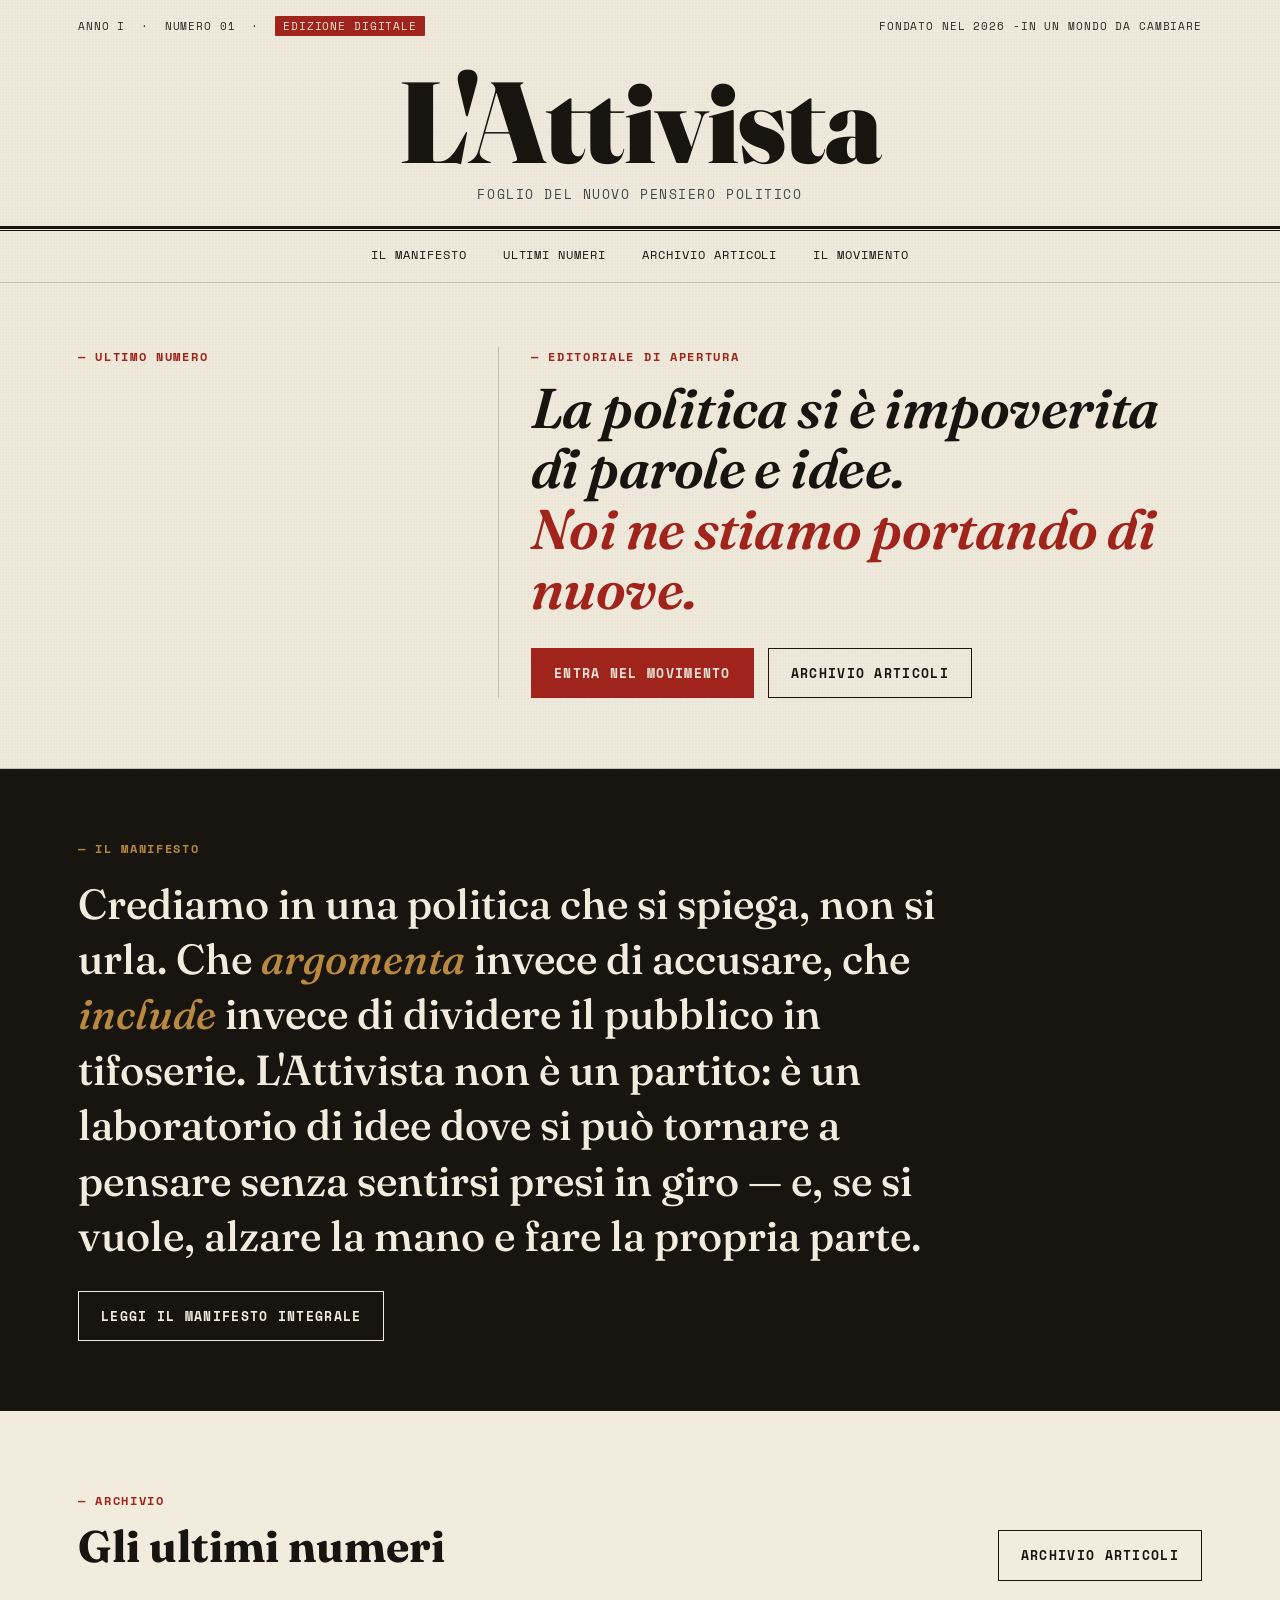
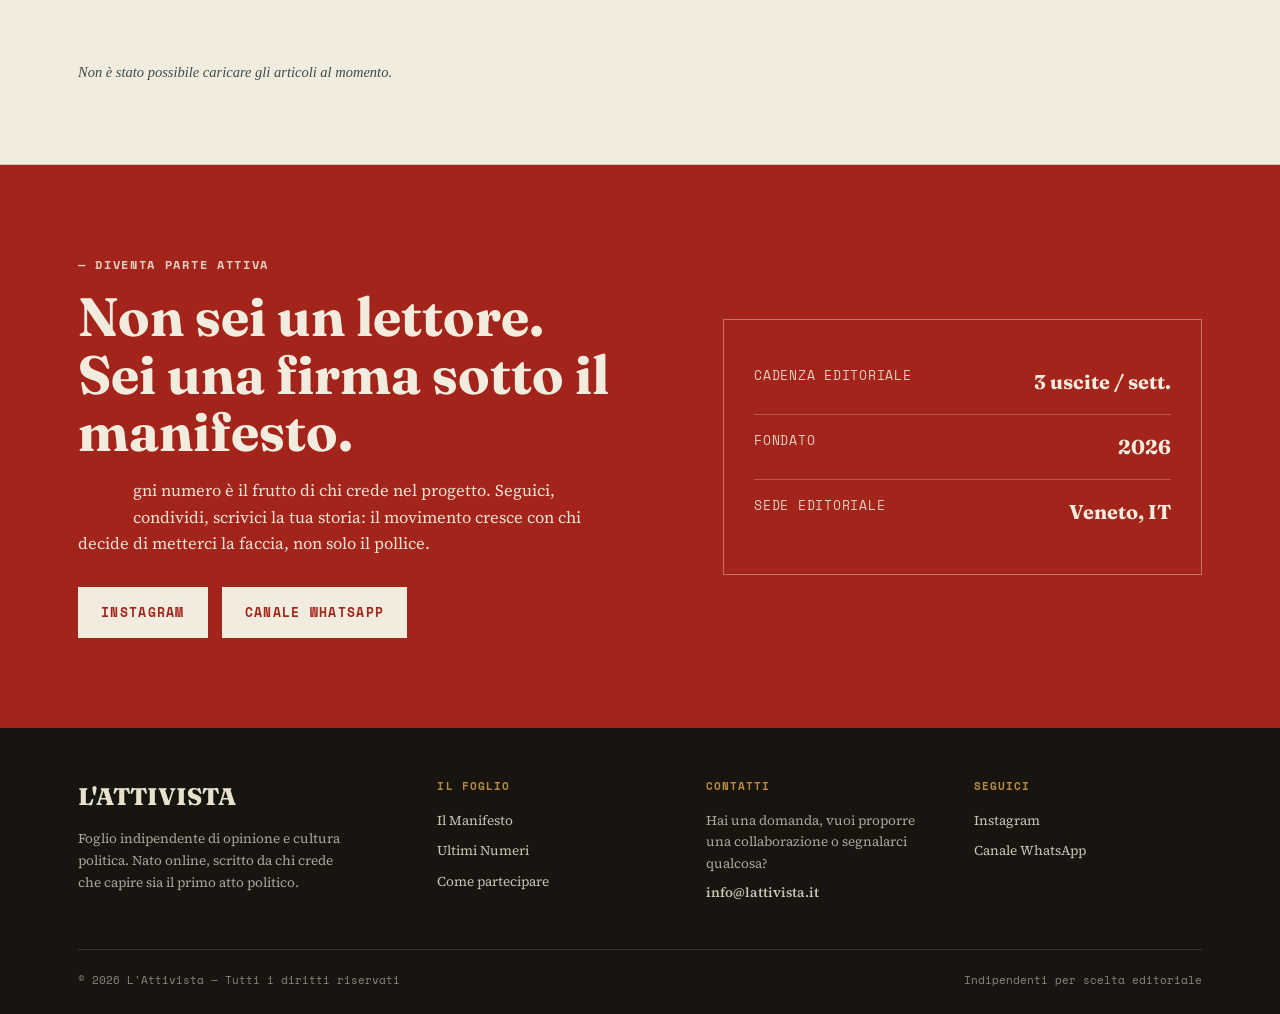
==== commit 91e49260: "update index#2" ====
--- a/index.html
+++ b/index.html
@@ -118,7 +118,7 @@
     <div>
       <div class="kicker">— Diventa parte attiva</div>
       <h2>Non sei un lettore.<br>Sei una firma sotto il manifesto.</h2>
-      <p class="lead">Ogni numero porta in fondo i nomi di chi lo sostiene. Seguici, condividi, scrivici la tua storia: il movimento cresce con chi decide di metterci la faccia, non solo il pollice.</p>
+      <p class="lead">Ogni numero è il frutto di chi crede nel progetto. Seguici, condividi, scrivici la tua storia: il movimento cresce con chi decide di metterci la faccia, non solo il pollice.</p>
       <div class="movimento-actions">
         <a href="https://www.instagram.com/_lattivista/" target="_blank" rel="noopener" class="btn">Instagram</a>
         <a href="https://whatsapp.com/channel/0029VbCqBNJ7IUYTyqx9mj2U" target="_blank" rel="noopener" class="btn">Canale WhatsApp</a>
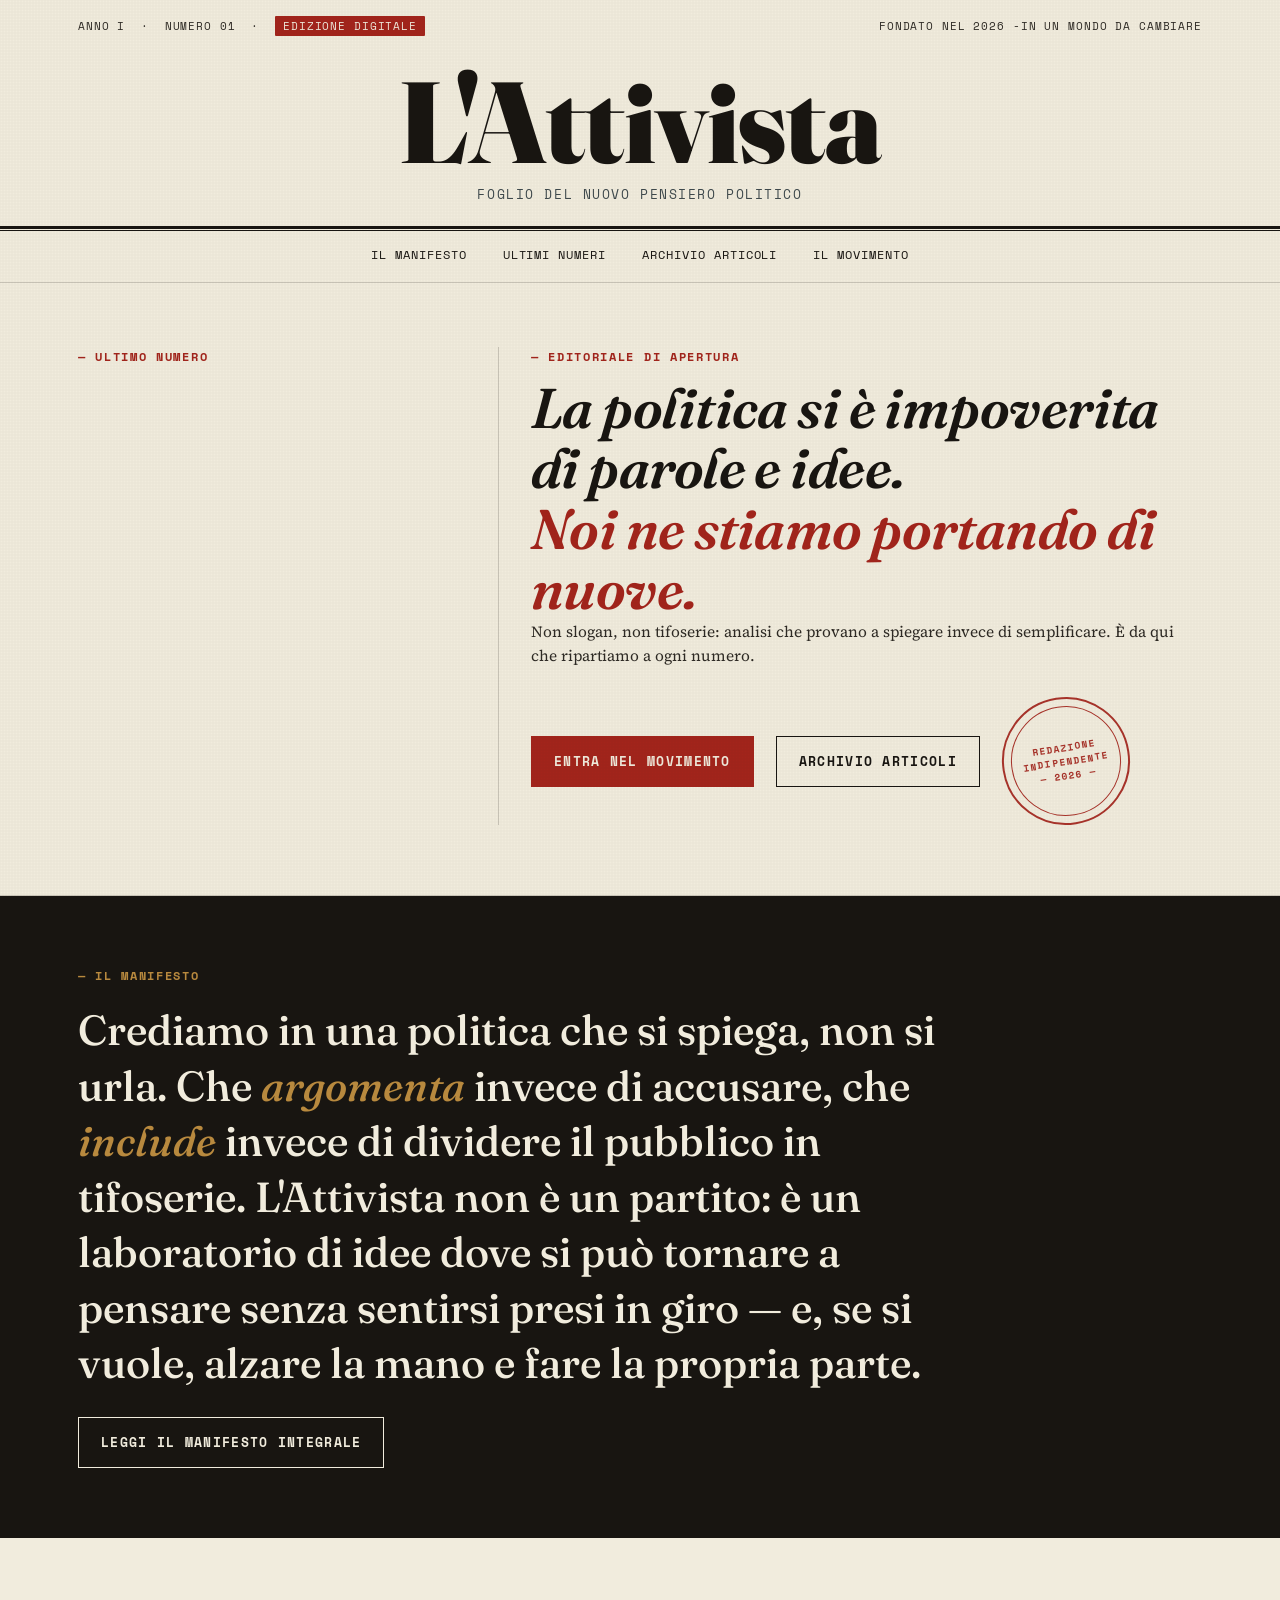
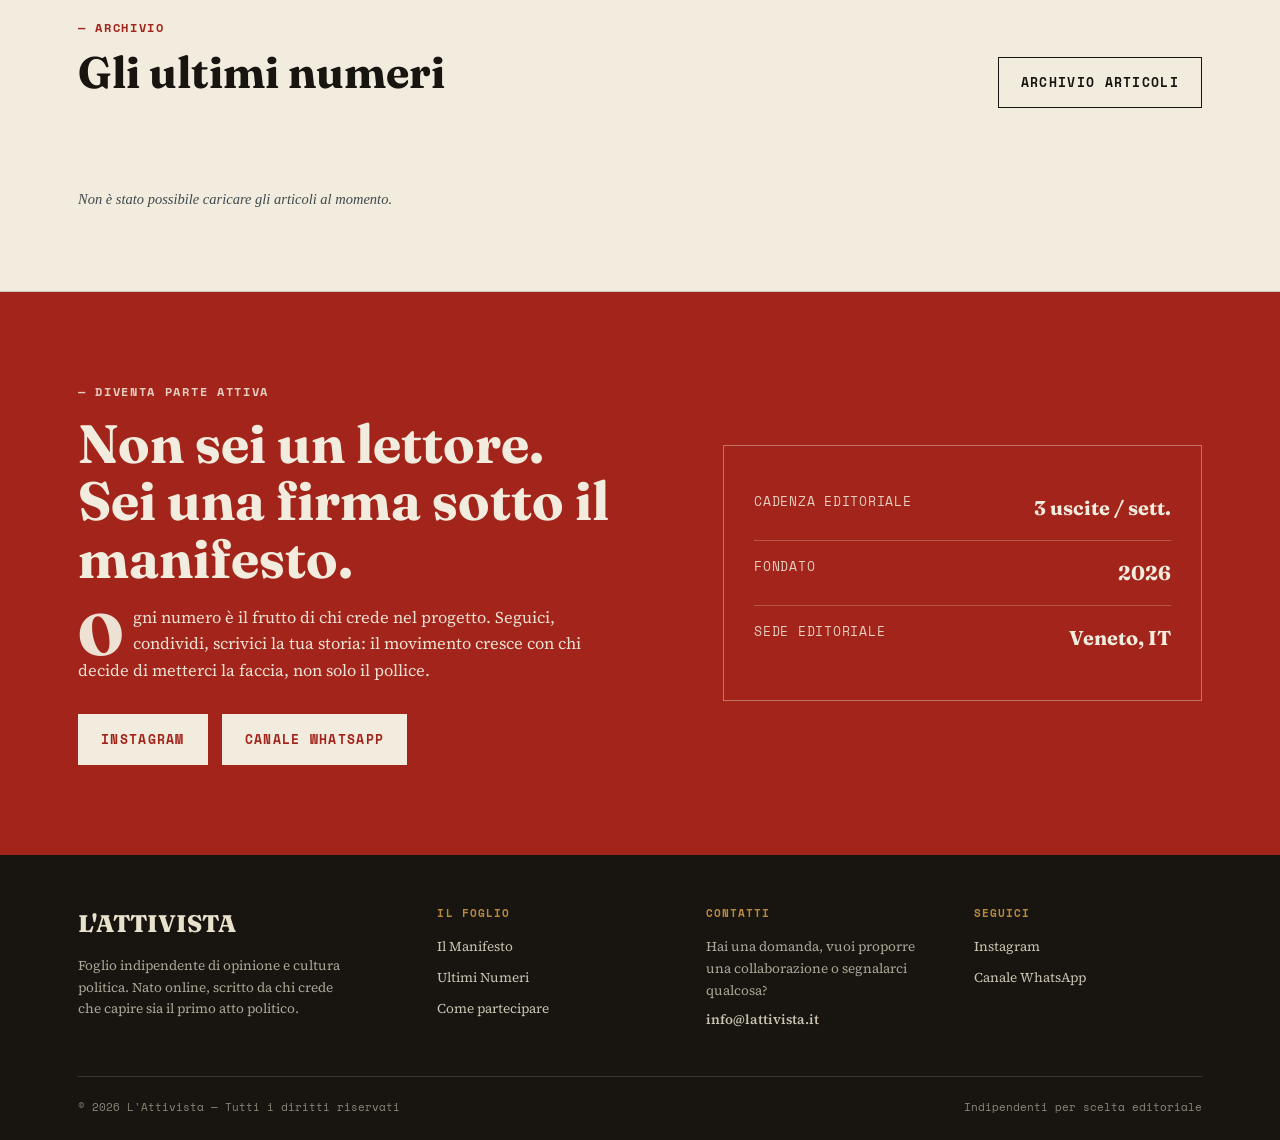
==== commit 6609ab34: "GeneralUpdate" ====
--- a/index.html
+++ b/index.html
@@ -26,6 +26,7 @@
 
 <link rel="stylesheet" href="css/style.css">
 <link rel="icon" type="image/png" href="assets/favicon.png">
+<noscript><style>.reveal{opacity:1!important; transform:none!important;}</style></noscript>
 </head>
 <body>
 
@@ -68,16 +69,18 @@
     <div class="hero-side">
       <div class="kicker">— Editoriale di apertura</div>
       <h1>La politica si è impoverita di parole e idee.<br><em>Noi ne stiamo portando di nuove.</em></h1>
-      
-      <div style="display: flex; gap: 14px; flex-wrap: wrap; align-items: center; margin-top: 28px;">
+      <p>Non slogan, non tifoserie: analisi che provano a spiegare invece di semplificare. È da qui che ripartiamo a ogni numero.</p>
+
+      <div style="display: flex; gap: 22px; flex-wrap: wrap; align-items: center; margin-top: 28px;">
         <a href="#movimento" class="btn btn-red">Entra nel movimento</a>
         <a href="archivio.html" class="btn btn-outline">Archivio articoli</a>
+        <div class="stamp" aria-hidden="true"><div class="stamp-text">Redazione<br>indipendente<br>— 2026 —</div></div>
       </div>
     </div>
   </div>
 </section>
 
-<section class="manifesto" id="manifesto">
+<section class="manifesto reveal" id="manifesto">
   <div class="wrap">
     <div class="kicker">— Il Manifesto</div>
     <div class="manifesto-text">
@@ -91,7 +94,7 @@
 
 <section class="numeri" id="numeri">
   <div class="wrap">
-    <div class="section-head">
+    <div class="section-head reveal">
       <div>
         <div class="kicker">— Archivio</div>
         <div class="section-title">Gli ultimi numeri</div>
@@ -114,7 +117,7 @@
 </section>
 
 <section class="movimento" id="movimento">
-  <div class="wrap movimento-grid">
+  <div class="wrap movimento-grid reveal">
     <div>
       <div class="kicker">— Diventa parte attiva</div>
       <h2>Non sei un lettore.<br>Sei una firma sotto il manifesto.</h2>
@@ -166,6 +169,7 @@
 <button id="back-to-top" aria-label="Torna in cima alla pagina" title="Torna in cima">↑</button>
 
 <script src="app.js" defer></script>
+<script src="app-enhance.js" defer></script>
 <script src="cache-buster.js"></script>
 </body>
 </html>
--- a/css/style.css
+++ b/css/style.css
@@ -324,9 +324,11 @@
   letter-spacing: 0.05em;
 }
 
-/* Animazione al passaggio del mouse */
+/* Animazione al passaggio del mouse: leggero sollevamento + rotazione minima,
+   più vicina a una carta fisica che si stacca dal tavolo */
 .numero-card:not(.is-empty):hover {
-  transform: translateY(-4px);
+  transform: translateY(-7px) rotate(-0.35deg);
+  box-shadow: 0 18px 34px rgba(24,21,17,0.16);
 }
 
 .numero-img {
@@ -586,8 +588,7 @@
   .numeri-tag-indicator{display:none !important;}
 }
 
-/* .numero-card{text-decoration:none; color:inherit; display:block; transition:transform .15s ease, box-shadow .15s ease;} */
-.numero-card:not(.is-empty):hover{transform:translateY(-3px);}
+/* (regola duplicata rimossa: l'hover della card è ora definito in un unico punto, sopra) */
 
 .numeri-error{font-size:14.5px; color:var(--slate); font-style:italic;}
 
@@ -692,6 +693,83 @@
   #read-progress{transition:none;}
 }
 
+/* ===== Capolettera per testi lunghi SU FONDO CHIARO (manifesto, articoli) =====
+   Distinto da p.lead::first-letter (pensato per fondo rosso/scuro, es. .movimento):
+   qui la prima lettera resta rossa su carta, altrimenti sparirebbe. ===== */
+.capolettera::first-letter{
+  font-family:'Fraunces', serif;
+  font-weight:800;
+  font-size:58px;
+  float:left;
+  line-height:0.8;
+  padding:6px 10px 0 0;
+  color:var(--red);
+}
+
+/* ===== Pull-quote condiviso: manifesto + articoli lunghi =====
+   Prima era duplicato solo dentro manifesto.html; ora è riusabile
+   ovunque via css/style.css, con un grande apice per dargli peso
+   visivo senza aggiungere un'immagine. ===== */
+.pull{
+  position:relative;
+  font-family:'Fraunces', serif;
+  font-style:italic;
+  font-weight:600;
+  font-size:24px;
+  line-height:1.42;
+  color:var(--ink);
+  border-top:1px solid var(--rule);
+  border-bottom:1px solid var(--rule);
+  padding:34px 0 34px 44px;
+  margin:44px 0;
+}
+.pull::before{
+  content:"\201C";
+  position:absolute;
+  left:-6px; top:14px;
+  font-family:'Fraunces', serif;
+  font-weight:800;
+  font-style:normal;
+  font-size:74px;
+  line-height:1;
+  color:var(--red);
+  opacity:0.85;
+}
+@media (max-width:560px){
+  .pull{font-size:20px; padding-left:34px;}
+  .pull::before{font-size:56px;}
+}
+
+/* ===== Link "vai agli articoli" sotto un testo lungo (manifesto) ===== */
+.articoli-link{padding-bottom:70px;}
+.articoli-link a{
+  display:inline-block;
+  font-family:'Space Mono', monospace;
+  font-size:12.5px;
+  text-transform:uppercase;
+  letter-spacing:.07em;
+  font-weight:700;
+  color:var(--ink);
+  text-decoration:none;
+  border-bottom:1.5px solid var(--red);
+  padding-bottom:3px;
+}
+.articoli-link a:hover{color:var(--red);}
+
+/* ===== Reveal-on-scroll: micro-animazione discreta gestita da
+   app-enhance.js, indipendente da app.js. Se lo script non parte
+   per qualsiasi motivo, il fallback (vedi <noscript> in ogni pagina)
+   forza opacity:1, quindi il contenuto resta sempre leggibile. ===== */
+.reveal{
+  opacity:0;
+  transform:translateY(16px);
+  transition:opacity .6s ease, transform .6s ease;
+}
+.reveal.is-visible{opacity:1; transform:translateY(0);}
+@media (prefers-reduced-motion: reduce){
+  .reveal{opacity:1; transform:none; transition:none;}
+}
+
 /* ===== Paragrafi numerati (manifesto e articoli lunghi) ===== */
 .paragrafo-numerato{
   display:flex;
@@ -711,6 +789,7 @@
 .paragrafo-numerato p{margin-bottom:0;}
 
 /* ===== Capolettera ===== */
+/* Capolettera: la prima lettera resta visibile anche sul fondo rosso */
 p.lead::first-letter{
   font-family:'Fraunces', serif;
   font-weight:800;
@@ -718,7 +797,10 @@
   float:left;
   line-height:0.8;
   padding:6px 10px 0 0;
-  color:var(--red);
+  color:var(--paper);
+  margin-left:0;
+  position:static;
+  transform:none;
 }
 
 /* ===== Articoli correlati (fondo pagina articolo) ===== */
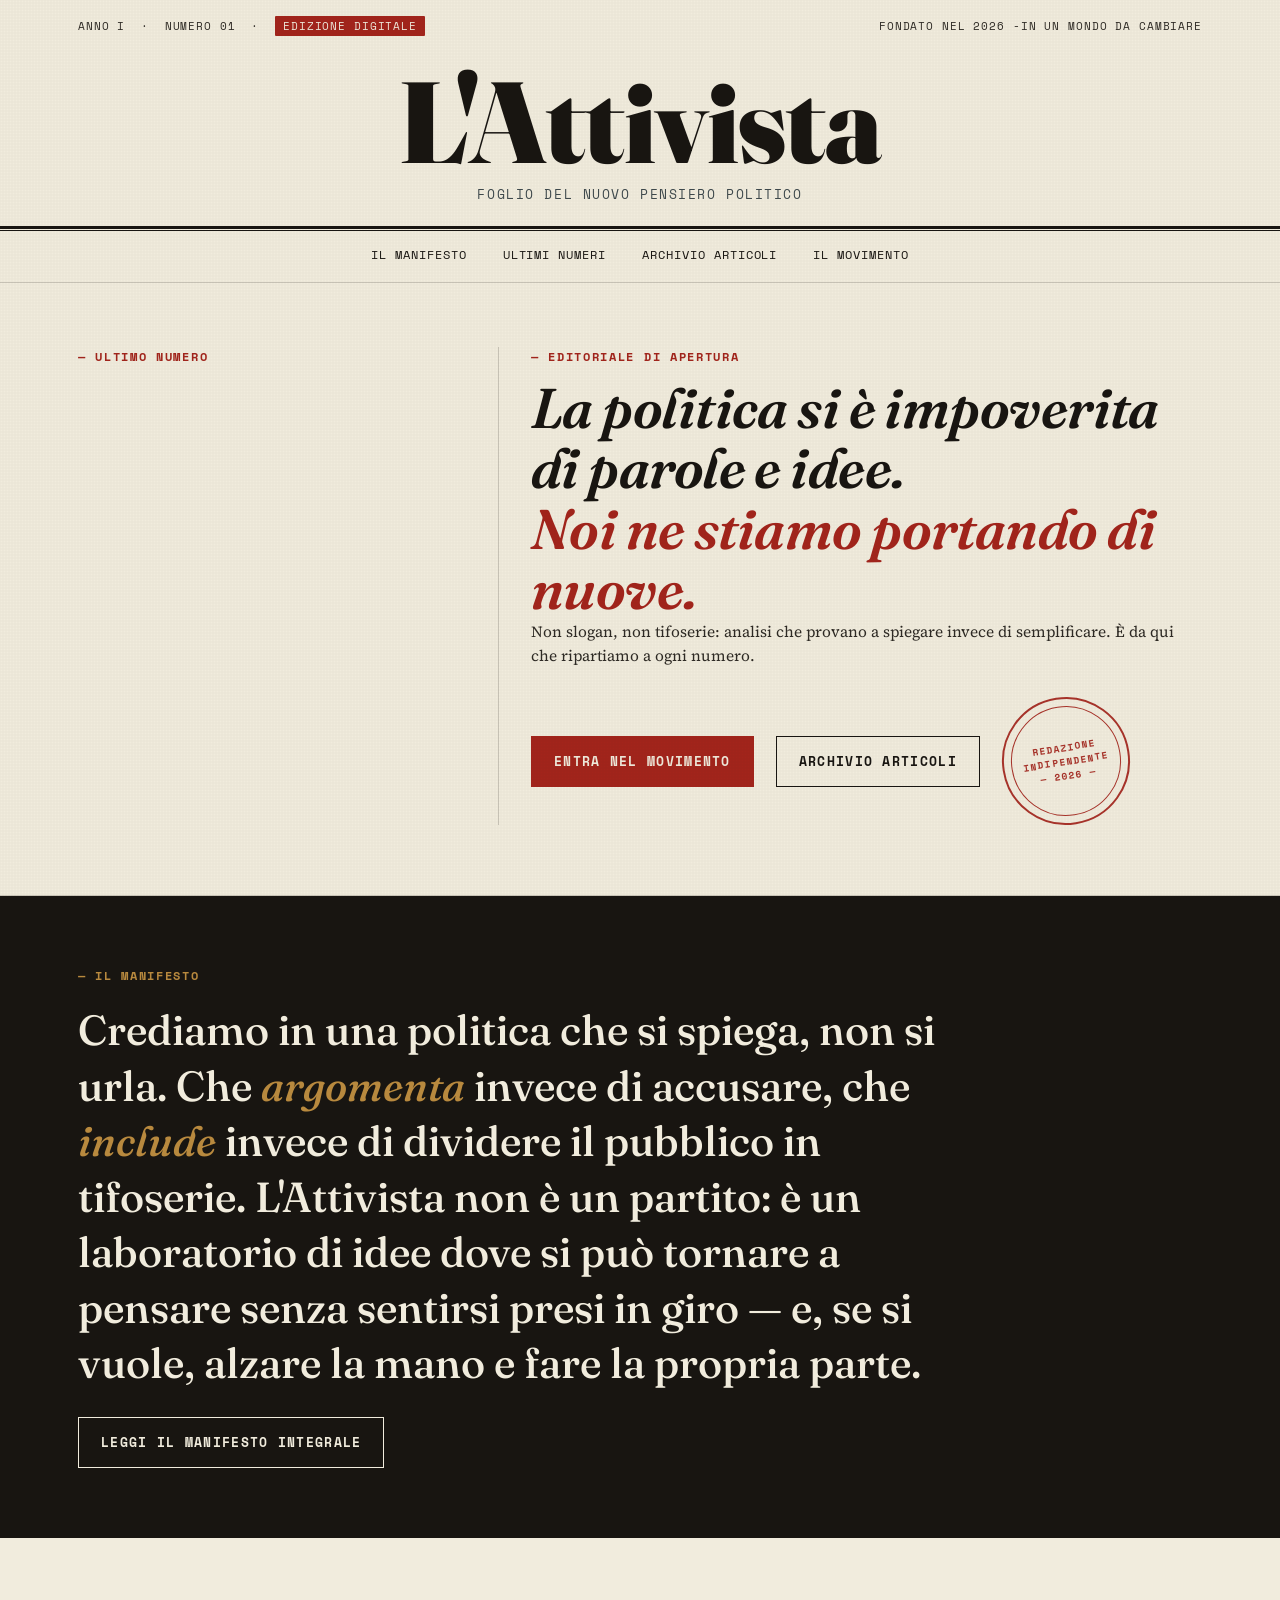
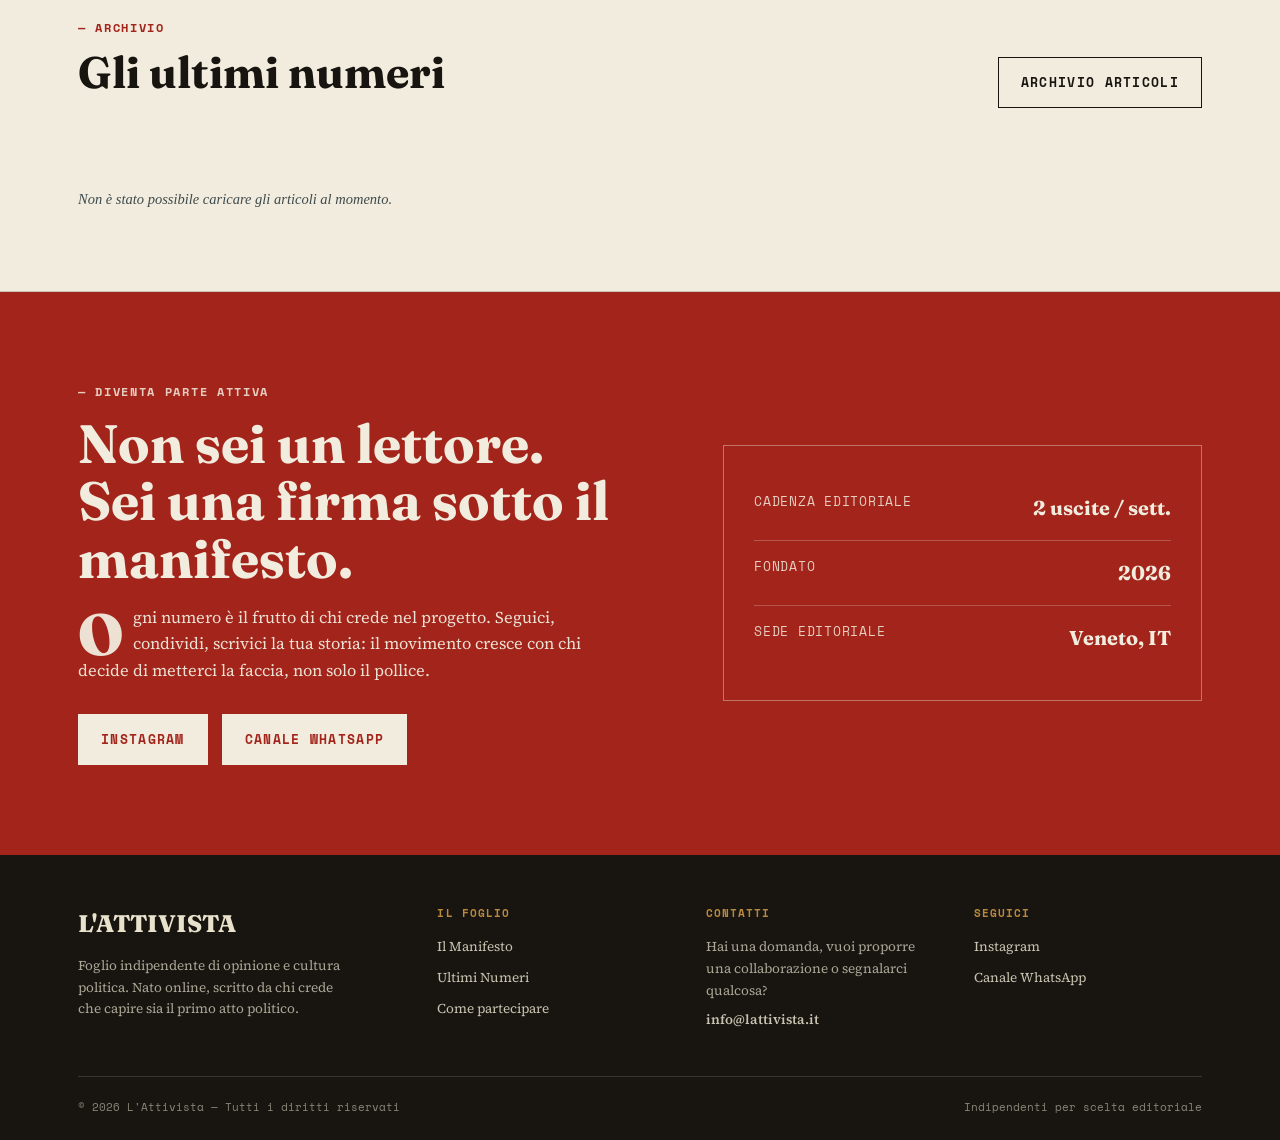
==== commit f85f867c: "Update index.html" ====
--- a/index.html
+++ b/index.html
@@ -128,7 +128,7 @@
       </div>
     </div>
     <div class="numbers-box">
-      <div class="numbers-row"><span class="label">Cadenza editoriale</span><span class="val">3 uscite / sett.</span></div>
+      <div class="numbers-row"><span class="label">Cadenza editoriale</span><span class="val">2 uscite / sett.</span></div>
       <div class="numbers-row"><span class="label">Fondato</span><span class="val">2026</span></div>
       <div class="numbers-row"><span class="label">Sede editoriale</span><span class="val">Veneto, IT</span></div>
     </div>
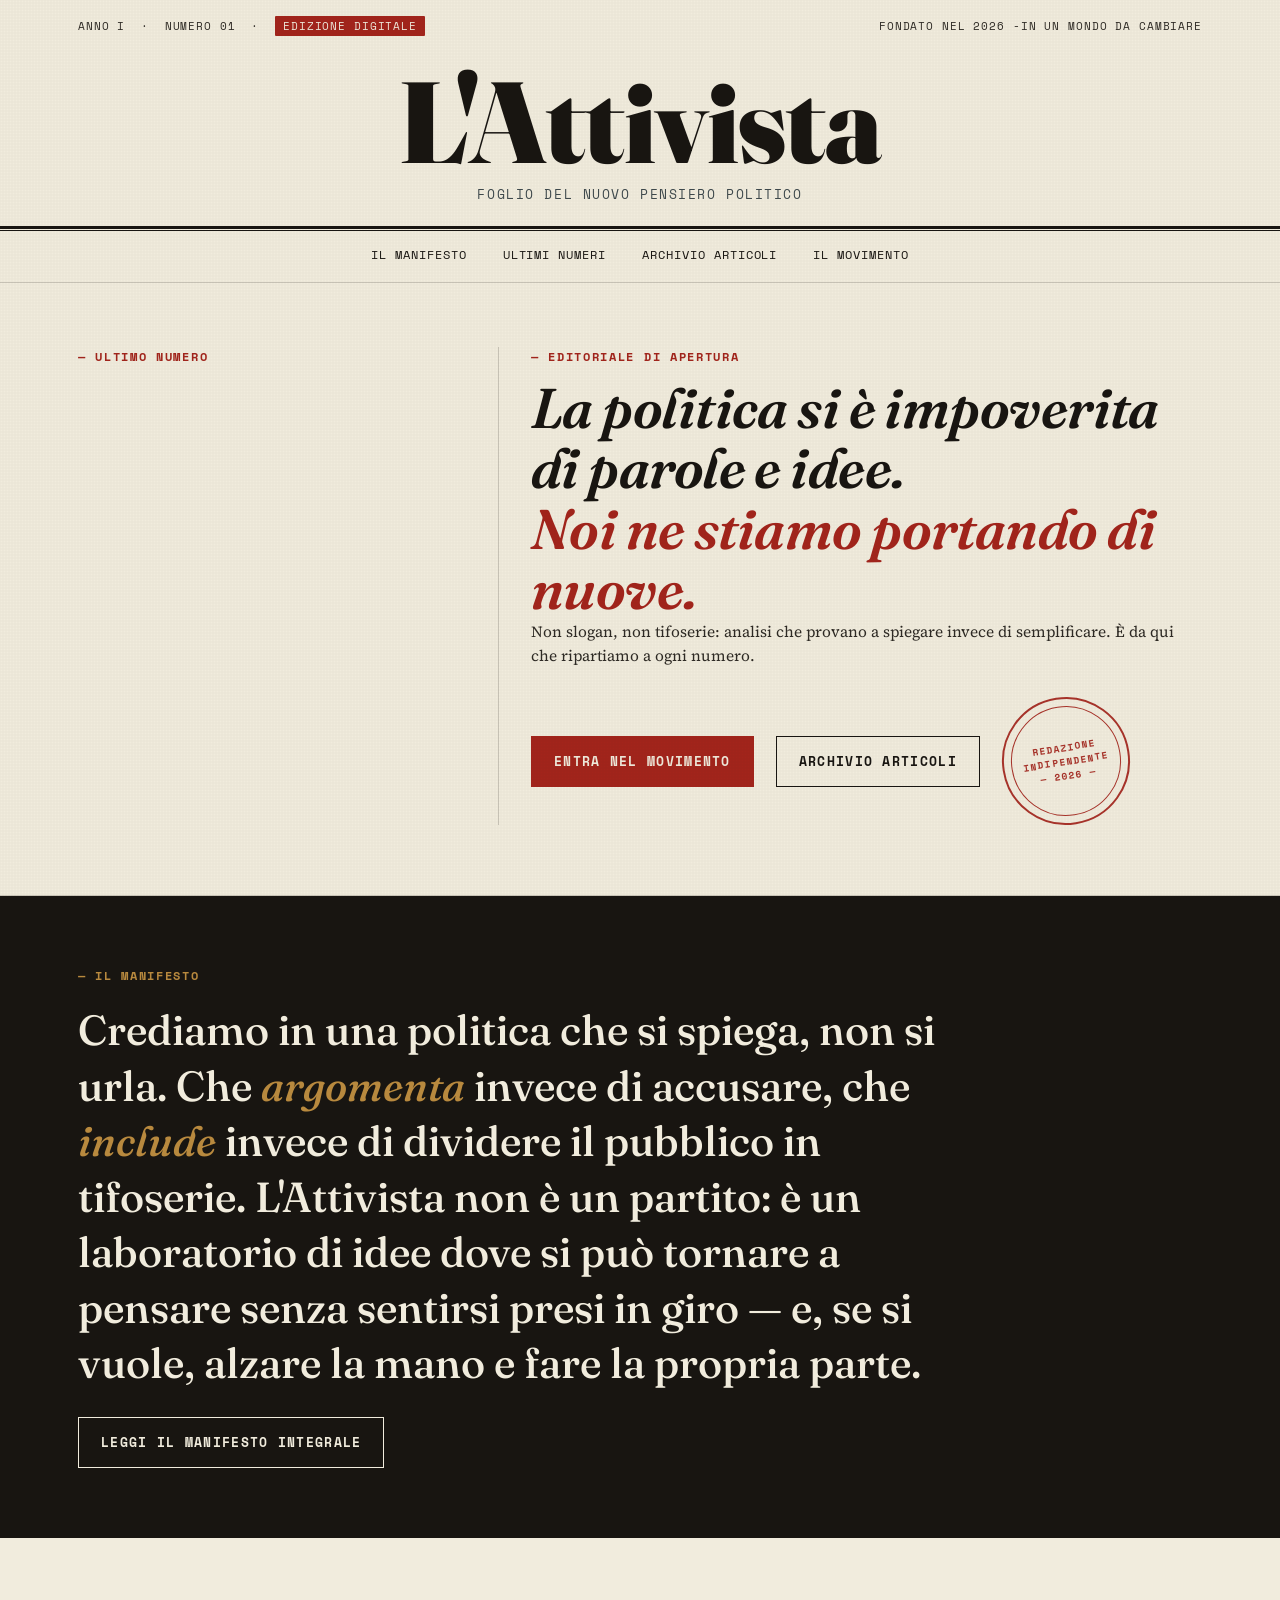
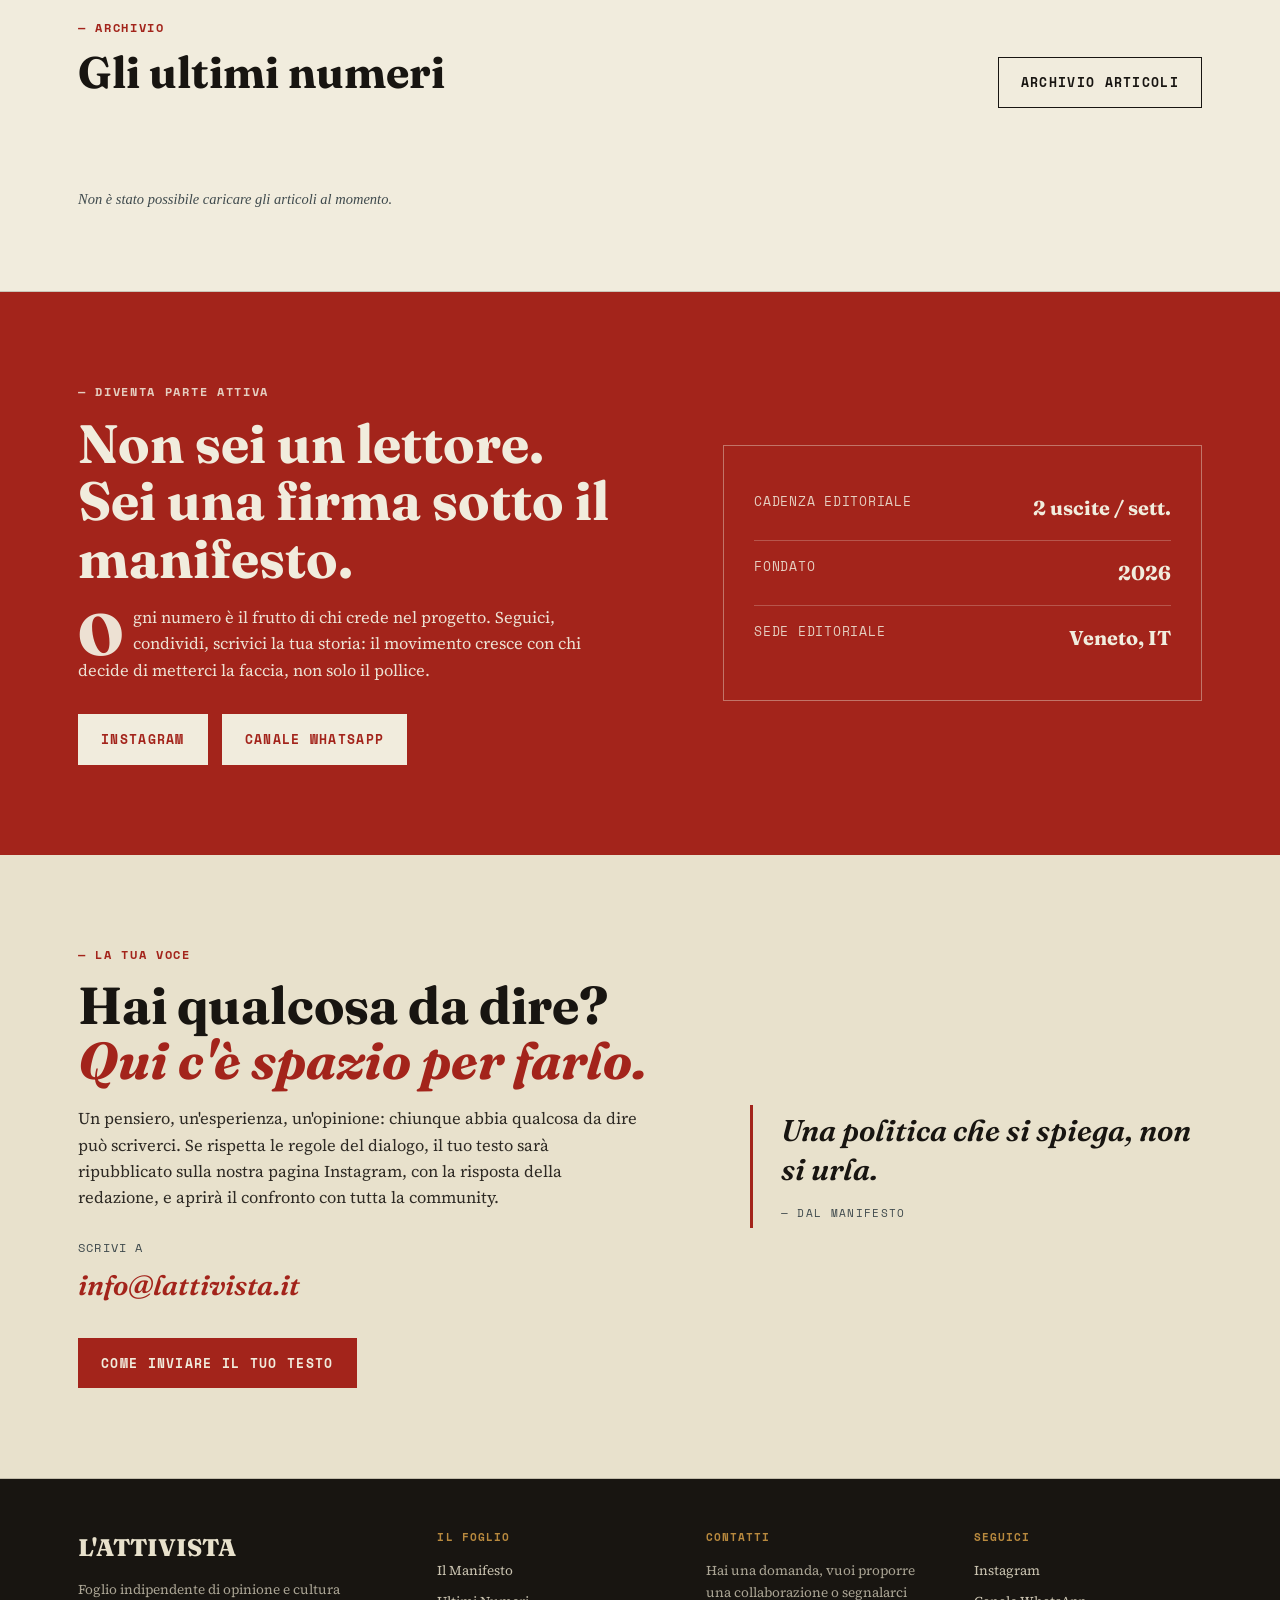
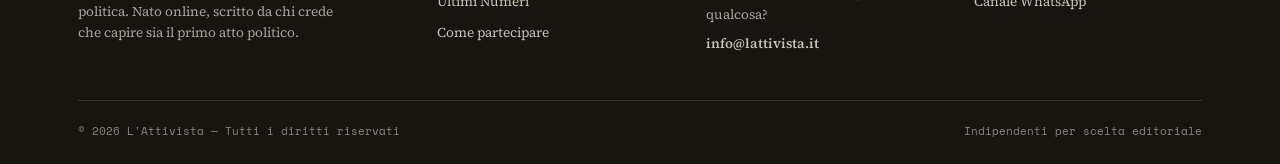
==== commit 7f5badb6: "NewFormat" ====
--- a/index.html
+++ b/index.html
@@ -135,6 +135,24 @@
   </div>
 </section>
 
+<section class="tuavoce reveal" id="scrivici">
+  <div class="wrap tuavoce-grid">
+    <div>
+      <div class="kicker">— La tua voce</div>
+      <h2>Hai qualcosa da dire?<br><em>Qui c'è spazio per farlo.</em></h2>
+      <p class="tuavoce-lead">Un pensiero, un'esperienza, un'opinione: chiunque abbia qualcosa da dire può scriverci. Se rispetta le regole del dialogo, il tuo testo sarà ripubblicato sulla nostra pagina Instagram, con la risposta della redazione, e aprirà il confronto con tutta la community.</p>
+      <div class="tuavoce-mail">Scrivi a<br><a href="mailto:info@lattivista.it">info@lattivista.it</a></div>
+      <div class="tuavoce-actions">
+        <button type="button" class="btn btn-red" id="open-invia" aria-haspopup="dialog" aria-controls="modal-invia">Come inviare il tuo testo</button>
+      </div>
+    </div>
+    <div class="tuavoce-quote">
+      <p>Una politica che si spiega, non si urla.</p>
+      <span>— dal Manifesto</span>
+    </div>
+  </div>
+</section>
+
 <footer id="contatti">
   <div class="wrap">
     <div class="footer-grid">
@@ -166,8 +184,96 @@
   </div>
 </footer>
 
+<div class="modal-overlay" id="modal-invia" role="dialog" aria-modal="true" aria-labelledby="modal-invia-title" aria-hidden="true">
+  <div class="modal">
+    <button type="button" class="modal-close" id="close-invia" aria-label="Chiudi">×</button>
+    <div class="kicker">— La tua voce</div>
+    <h3 id="modal-invia-title">Scrivi su L'Attivista</h3>
+    <p class="modal-intro">Questa è un'opportunità per <strong>esprimere la tua idea senza il timore di essere attaccato</strong>. È il nostro tentativo di ristabilire un dialogo sull'attualità e sulla politica in un tempo in cui non si fa più: per ricostruire un senso comune di appartenenza e creare idee insieme, nel rispetto della pluralità. Perché, come scriviamo nel Manifesto, crediamo in una politica che argomenta invece di accusare e che include invece di dividere.</p>
+
+    <div class="modal-steps">
+      <div class="modal-step">
+        <div class="num">I</div>
+        <div>
+          <h4>Cosa puoi inviare</h4>
+          <p>Un pensiero, un'esperienza, una riflessione o qualsiasi altro testo simile: ciò che conta è che sia tuo e che abbia qualcosa da dire.</p>
+        </div>
+      </div>
+      <div class="modal-step">
+        <div class="num">II</div>
+        <div>
+          <h4>Come inviarlo</h4>
+          <p>Scrivi il tuo testo in un documento e invialo via mail a <a href="mailto:info@lattivista.it">info@lattivista.it</a>.</p>
+        </div>
+      </div>
+      <div class="modal-step">
+        <div class="num">III</div>
+        <div>
+          <h4>La presentazione personale</h4>
+          <p>Allega al documento una tua piccola presentazione personale: vogliamo sapere chi c'è dietro le parole.</p>
+        </div>
+      </div>
+      <div class="modal-step">
+        <div class="num">IV</div>
+        <div>
+          <h4>Le regole del dialogo</h4>
+          <p>Il testo deve essere scritto senza volgarità e sempre nel rispetto degli altri. Si può criticare e si possono portare opinioni diverse, anche opposte alle nostre: purché lo si faccia con argomenti, mai con l'offesa.</p>
+        </div>
+      </div>
+      <div class="modal-step">
+        <div class="num">V</div>
+        <div>
+          <h4>Cosa succede dopo</h4>
+          <p>Se rispetterà i requisiti, il tuo messaggio verrà pubblicato sulla pagina Instagram insieme alla risposta della redazione, e servirà ad aprire un dibattito nei commenti con tutta la community.</p>
+        </div>
+      </div>
+    </div>
+
+    <div class="modal-foot">
+      <a href="mailto:info@lattivista.it?subject=La%20mia%20voce%20su%20L%27Attivista" class="btn btn-red">Scrivi alla redazione</a>
+      <button type="button" class="btn btn-outline" id="dismiss-invia">Chiudi</button>
+    </div>
+  </div>
+</div>
+
 <button id="back-to-top" aria-label="Torna in cima alla pagina" title="Torna in cima">↑</button>
 
+<script>
+(function(){
+  var overlay=document.getElementById('modal-invia');
+  var openBtn=document.getElementById('open-invia');
+  if(!overlay||!openBtn) return;
+  var closeBtns=[document.getElementById('close-invia'),document.getElementById('dismiss-invia')];
+  var lastFocus=null;
+  function open(){
+    lastFocus=document.activeElement;
+    overlay.classList.add('open');
+    overlay.setAttribute('aria-hidden','false');
+    document.body.classList.add('modal-open');
+    document.getElementById('close-invia').focus();
+  }
+  function close(){
+    overlay.classList.remove('open');
+    overlay.setAttribute('aria-hidden','true');
+    document.body.classList.remove('modal-open');
+    if(lastFocus) lastFocus.focus();
+  }
+  openBtn.addEventListener('click',open);
+  closeBtns.forEach(function(b){ if(b) b.addEventListener('click',close); });
+  overlay.addEventListener('click',function(e){ if(e.target===overlay) close(); });
+  document.addEventListener('keydown',function(e){
+    if(!overlay.classList.contains('open')) return;
+    if(e.key==='Escape'){ close(); return; }
+    if(e.key==='Tab'){
+      var f=overlay.querySelectorAll('a[href],button');
+      if(!f.length) return;
+      var first=f[0], last=f[f.length-1];
+      if(e.shiftKey && document.activeElement===first){ e.preventDefault(); last.focus(); }
+      else if(!e.shiftKey && document.activeElement===last){ e.preventDefault(); first.focus(); }
+    }
+  });
+})();
+</script>
 <script src="app.js" defer></script>
 <script src="app-enhance.js" defer></script>
 <script src="cache-buster.js"></script>
--- a/css/style.css
+++ b/css/style.css
@@ -1030,4 +1030,175 @@
 /* chi preferisce meno movimento non vede le transizioni delle card */
 @media (prefers-reduced-motion: reduce){
   .archivio-grid .numero-card{transition:none;}
-}+}
+/* ============================================================
+   SEZIONE "LA TUA VOCE" + POP-UP DI INVIO TESTI (home)
+   ============================================================ */
+.tuavoce{
+  background:var(--paper-2);
+  padding:90px 0;
+  border-bottom:1px solid var(--rule);
+}
+.tuavoce-grid{
+  display:grid;
+  grid-template-columns:1.15fr 0.85fr;
+  gap:60px;
+  align-items:center;
+}
+.tuavoce h2{
+  font-family:'Fraunces', serif;
+  font-weight:700;
+  font-size:clamp(32px,4.4vw,52px);
+  line-height:1.06;
+  margin-top:14px;
+}
+.tuavoce h2 em{font-style:italic; color:var(--red);}
+.tuavoce-lead{
+  margin-top:18px;
+  font-size:16.5px;
+  color:var(--ink-soft);
+  max-width:560px;
+}
+.tuavoce-mail{
+  margin-top:26px;
+  font-family:'Space Mono', monospace;
+  font-size:12px;
+  letter-spacing:0.1em;
+  text-transform:uppercase;
+  color:var(--slate);
+}
+.tuavoce-mail a{
+  display:inline-block;
+  margin-top:6px;
+  font-family:'Fraunces', serif;
+  font-style:italic;
+  font-weight:600;
+  font-size:clamp(22px,3vw,28px);
+  letter-spacing:0;
+  text-transform:none;
+  color:var(--red);
+  text-decoration:none;
+}
+.tuavoce-mail a:hover{text-decoration:underline;}
+.tuavoce-actions{margin-top:30px;}
+.tuavoce-actions button.btn{cursor:pointer;}
+
+.tuavoce-quote{
+  border-left:3px solid var(--red);
+  padding:6px 0 6px 28px;
+}
+.tuavoce-quote p{
+  font-family:'Fraunces', serif;
+  font-style:italic;
+  font-weight:600;
+  font-size:clamp(22px,2.6vw,30px);
+  line-height:1.3;
+  color:var(--ink);
+}
+.tuavoce-quote span{
+  display:block;
+  margin-top:16px;
+  font-family:'Space Mono', monospace;
+  font-size:11px;
+  letter-spacing:0.12em;
+  text-transform:uppercase;
+  color:var(--slate);
+}
+
+/* ----- Modal ----- */
+.modal-overlay{
+  position:fixed; inset:0;
+  z-index:1000;
+  background:rgba(24,21,17,0.72);
+  display:flex; align-items:center; justify-content:center;
+  padding:24px;
+  opacity:0; visibility:hidden;
+  transition:opacity .25s ease, visibility .25s ease;
+}
+.modal-overlay.open{opacity:1; visibility:visible;}
+.modal{
+  position:relative;
+  background:var(--paper);
+  border:1px solid var(--ink);
+  border-top:5px solid var(--red);
+  width:100%;
+  max-width:720px;
+  max-height:calc(100vh - 48px);
+  overflow-y:auto;
+  padding:44px 44px 38px;
+  transform:translateY(16px);
+  transition:transform .25s ease;
+  box-shadow:0 24px 60px rgba(0,0,0,0.35);
+}
+.modal-overlay.open .modal{transform:translateY(0);}
+.modal-close{
+  position:absolute; top:14px; right:16px;
+  width:38px; height:38px;
+  background:transparent;
+  border:1px solid var(--rule);
+  font-size:22px; line-height:1;
+  color:var(--ink);
+  cursor:pointer;
+  transition:all .15s ease;
+}
+.modal-close:hover{background:var(--ink); color:var(--paper); border-color:var(--ink);}
+.modal h3{
+  font-family:'Fraunces', serif;
+  font-weight:800;
+  font-size:clamp(26px,3.6vw,36px);
+  line-height:1.1;
+  margin-top:10px;
+  padding-right:40px;
+}
+.modal-intro{
+  font-family:'Fraunces', serif;
+  font-style:italic;
+  font-size:17.5px;
+  line-height:1.5;
+  color:var(--slate);
+  margin-top:16px;
+}
+.modal-intro strong{font-style:italic; font-weight:600; color:var(--red);}
+.modal-steps{margin-top:28px; border-top:1px solid var(--rule);}
+.modal-step{
+  display:flex; gap:18px; align-items:flex-start;
+  padding:18px 0;
+  border-bottom:1px solid var(--rule);
+}
+.modal-step .num{
+  font-family:'Fraunces', serif;
+  font-style:italic;
+  font-weight:700;
+  font-size:22px;
+  color:var(--red);
+  width:30px; flex-shrink:0;
+  line-height:1.2;
+}
+.modal-step h4{
+  font-family:'Space Mono', monospace;
+  font-size:12px;
+  letter-spacing:0.1em;
+  text-transform:uppercase;
+  color:var(--ink);
+  margin-bottom:6px;
+}
+.modal-step p{font-size:15.5px; line-height:1.6; color:var(--ink-soft);}
+.modal-step p a{color:var(--red); font-weight:600;}
+.modal-foot{
+  margin-top:26px;
+  display:flex; gap:16px; align-items:center; flex-wrap:wrap;
+}
+.modal-foot .btn{cursor:pointer;}
+body.modal-open{overflow:hidden;}
+
+@media (max-width:880px){
+  .tuavoce{padding:70px 0;}
+  .tuavoce-grid{grid-template-columns:1fr; gap:40px;}
+}
+@media (max-width:560px){
+  .modal{padding:34px 22px 28px;}
+  .modal-step{gap:12px;}
+}
+@media (prefers-reduced-motion: reduce){
+  .modal-overlay, .modal{transition:none;}
+}
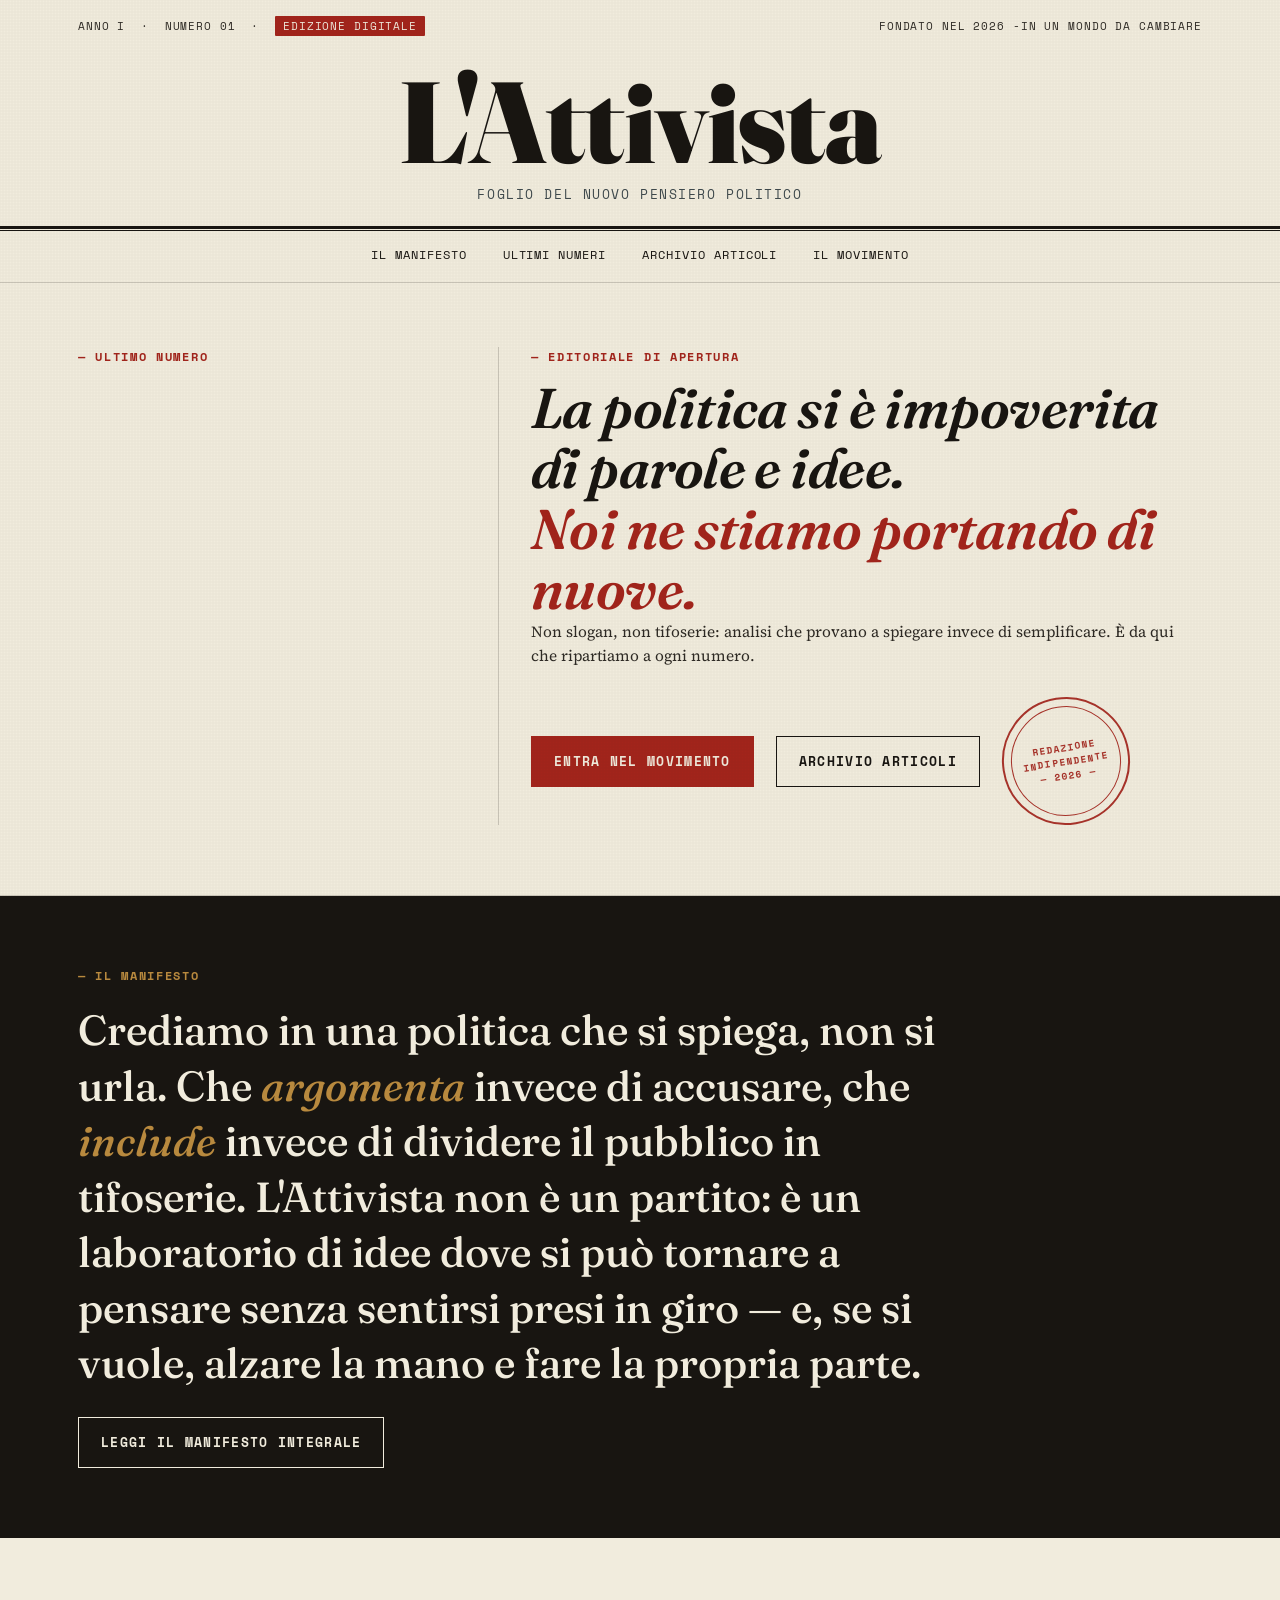
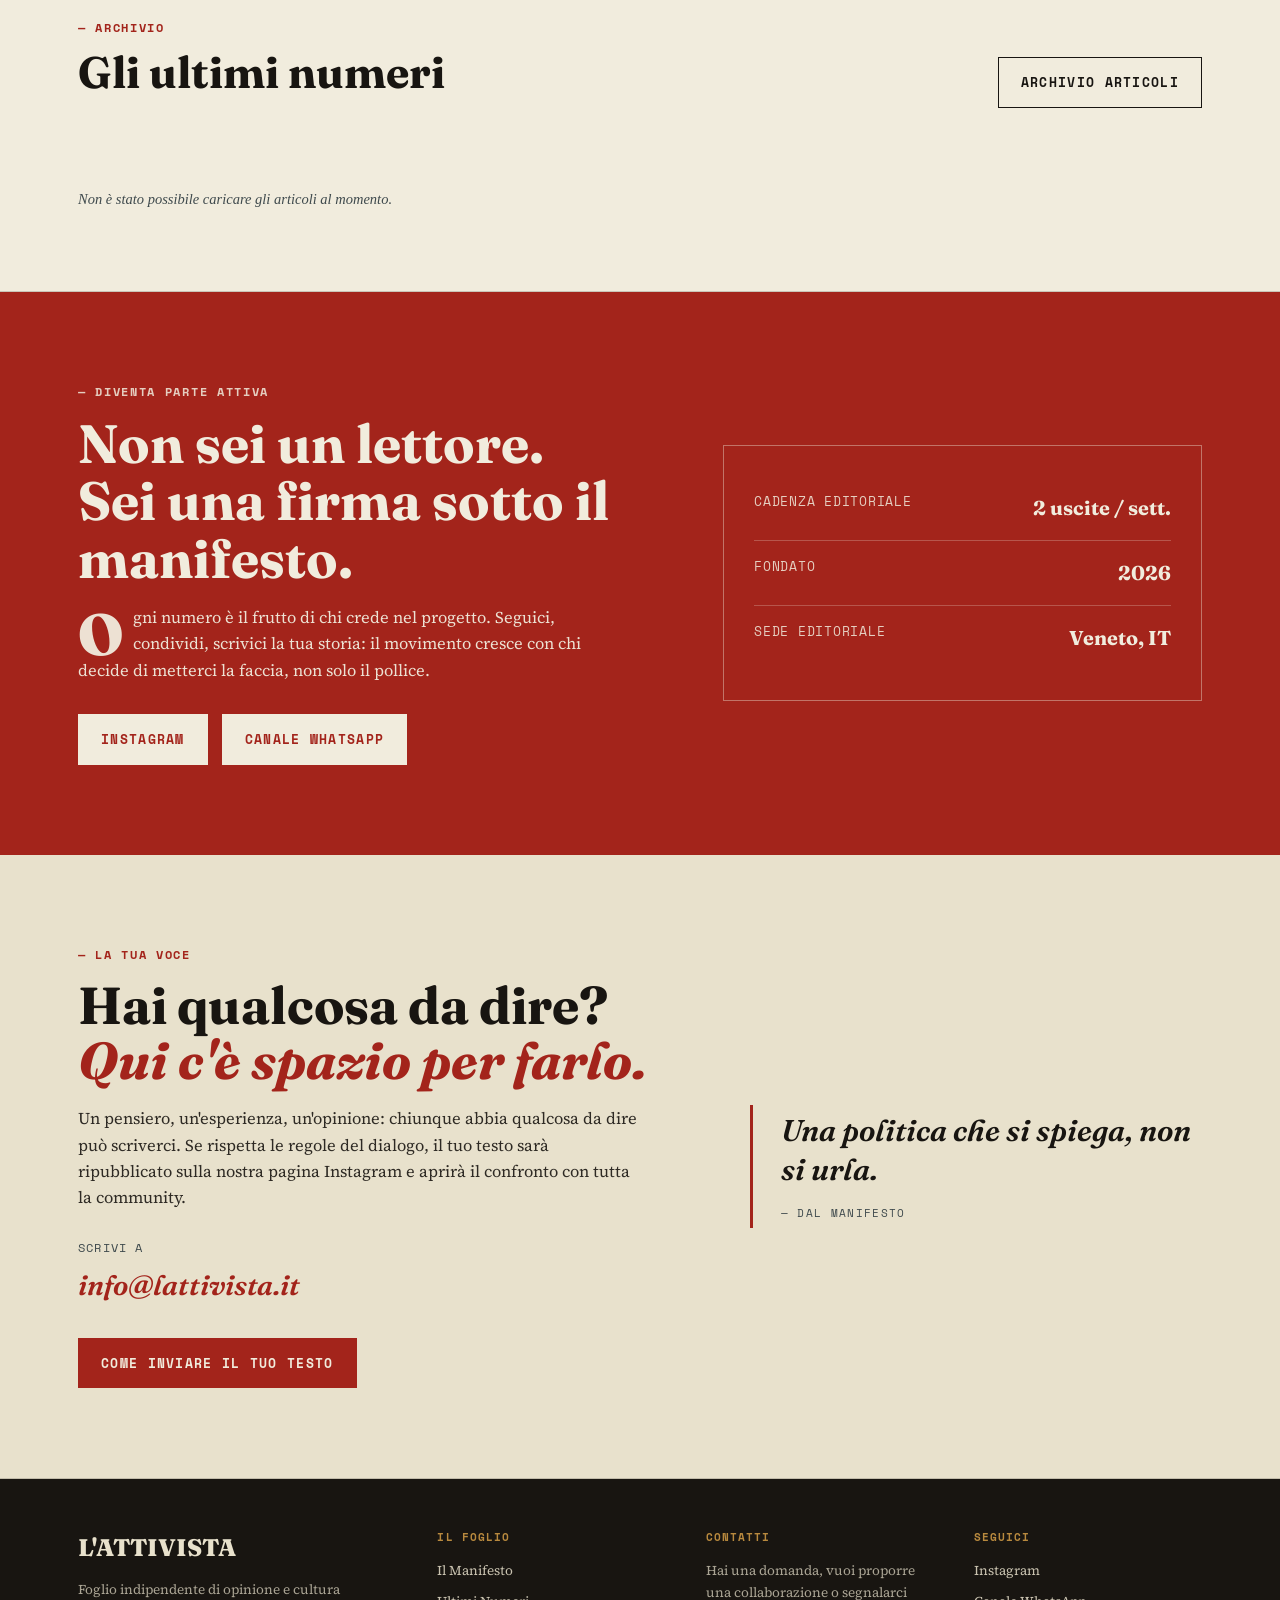
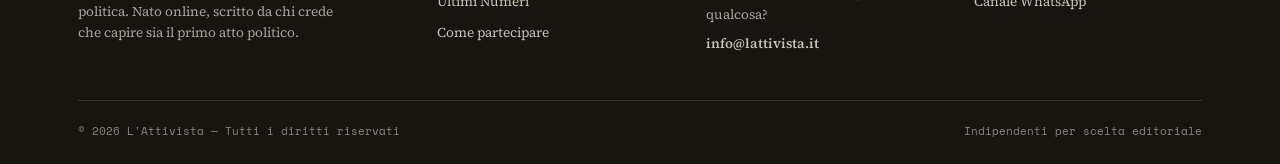
==== commit 814873ad: "Update index.html" ====
--- a/index.html
+++ b/index.html
@@ -140,7 +140,7 @@
     <div>
       <div class="kicker">— La tua voce</div>
       <h2>Hai qualcosa da dire?<br><em>Qui c'è spazio per farlo.</em></h2>
-      <p class="tuavoce-lead">Un pensiero, un'esperienza, un'opinione: chiunque abbia qualcosa da dire può scriverci. Se rispetta le regole del dialogo, il tuo testo sarà ripubblicato sulla nostra pagina Instagram, con la risposta della redazione, e aprirà il confronto con tutta la community.</p>
+      <p class="tuavoce-lead">Un pensiero, un'esperienza, un'opinione: chiunque abbia qualcosa da dire può scriverci. Se rispetta le regole del dialogo, il tuo testo sarà ripubblicato sulla nostra pagina Instagram e aprirà il confronto con tutta la community.</p>
       <div class="tuavoce-mail">Scrivi a<br><a href="mailto:info@lattivista.it">info@lattivista.it</a></div>
       <div class="tuavoce-actions">
         <button type="button" class="btn btn-red" id="open-invia" aria-haspopup="dialog" aria-controls="modal-invia">Come inviare il tuo testo</button>
@@ -189,14 +189,14 @@
     <button type="button" class="modal-close" id="close-invia" aria-label="Chiudi">×</button>
     <div class="kicker">— La tua voce</div>
     <h3 id="modal-invia-title">Scrivi su L'Attivista</h3>
-    <p class="modal-intro">Questa è un'opportunità per <strong>esprimere la tua idea senza il timore di essere attaccato</strong>. È il nostro tentativo di ristabilire un dialogo sull'attualità e sulla politica in un tempo in cui non si fa più: per ricostruire un senso comune di appartenenza e creare idee insieme, nel rispetto della pluralità. Perché, come scriviamo nel Manifesto, crediamo in una politica che argomenta invece di accusare e che include invece di dividere.</p>
+    <p class="modal-intro">Questo è un canale per <strong>esprimere la tua idea senza il timore di essere attaccato</strong>. È il nostro tentativo di ristabilire un dialogo tra la società civile in un tempo in cui non va più di moda: nella speranza che da questo seme, un giorno, possa germogliare il fiore del mondo nuovo. Perché, come scriviamo nel Manifesto, crediamo in una politica che argomenta invece di accusare e che include invece di dividere.</p>
 
     <div class="modal-steps">
       <div class="modal-step">
         <div class="num">I</div>
         <div>
           <h4>Cosa puoi inviare</h4>
-          <p>Un pensiero, un'esperienza, una riflessione o qualsiasi altro testo simile: ciò che conta è che sia tuo e che abbia qualcosa da dire.</p>
+          <p>Un pensiero, un'esperienza, una riflessione o qualsiasi cosa valga la pena di essere scritta: ciò che conta è che sia tuo e che abbia qualcosa da dire.</p>
         </div>
       </div>
       <div class="modal-step">
